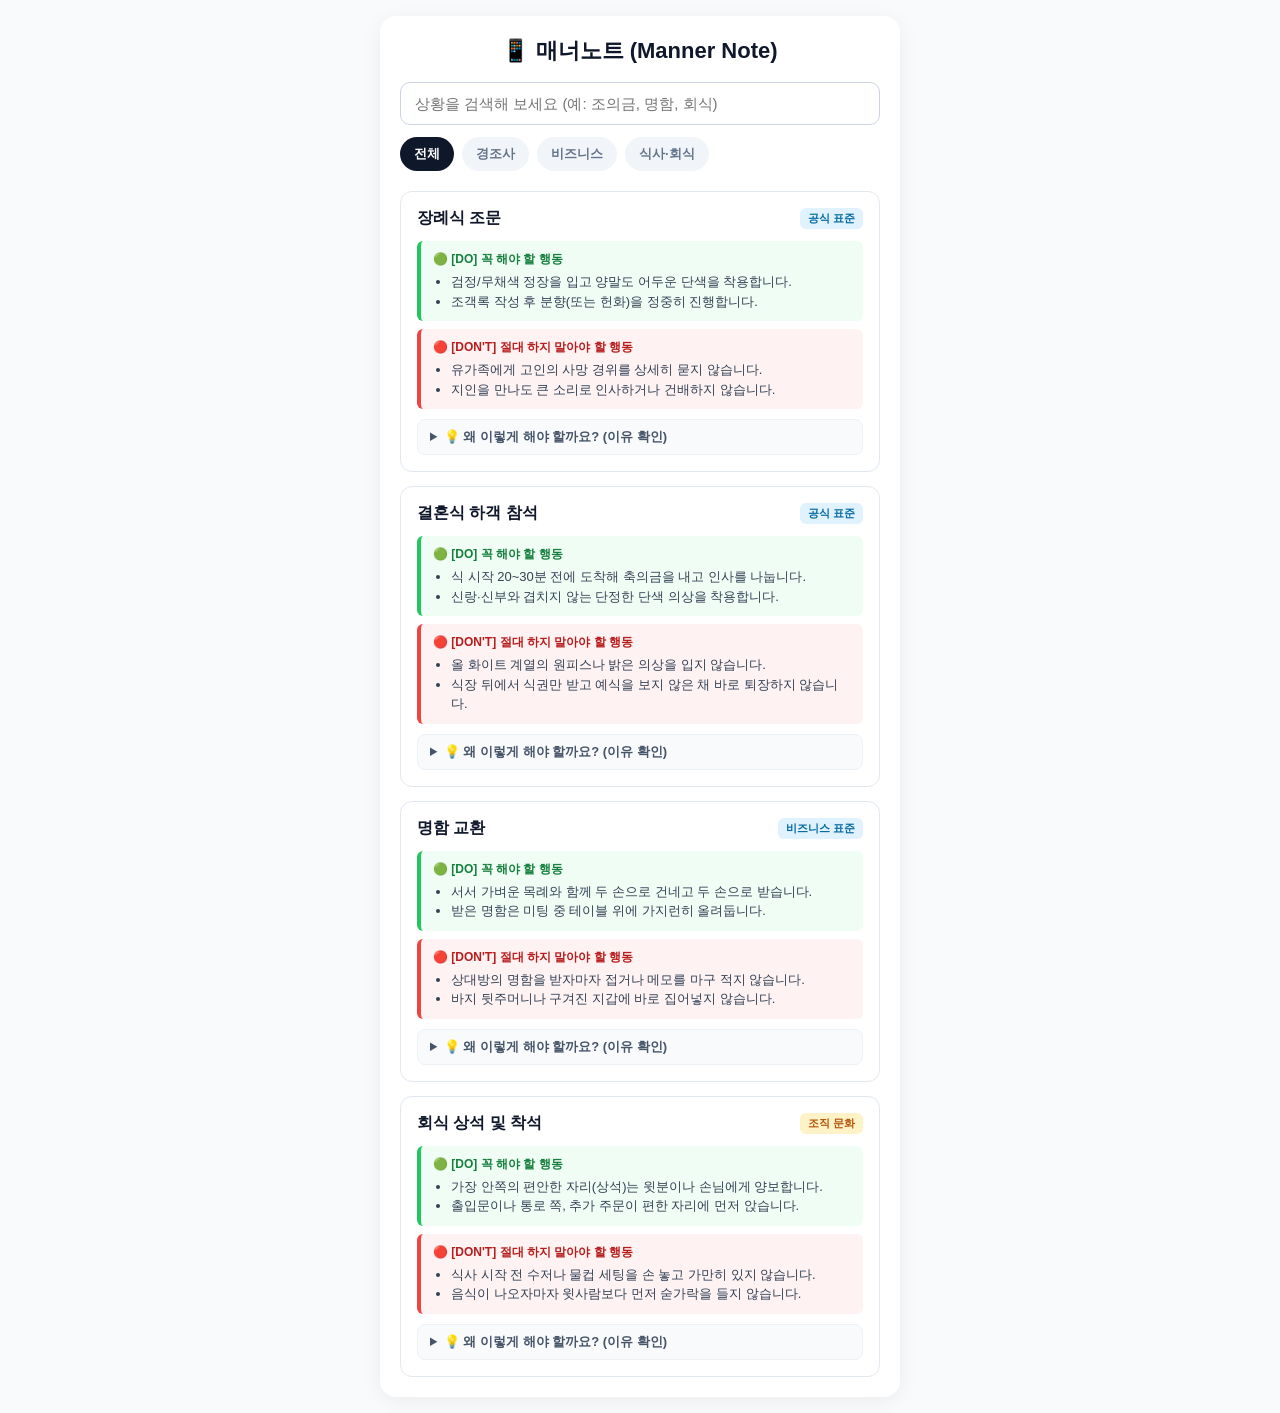
==== index.html @ 11d37d0e "Rename manner.html to index.html" ====
<!DOCTYPE html>
<html lang="ko">
<head>
  <meta charset="UTF-8">
  <meta name="viewport" content="width=device-width, initial-scale=1.0">
  <meta name="apple-mobile-web-app-capable" content="yes">
  <meta name="mobile-web-app-capable" content="yes">
  <title>매너노트 - 상황별 예절 사전</title>
  <style>
    body { font-family: -apple-system, BlinkMacSystemFont, "Segoe UI", Roboto, sans-serif; background-color: #f8fafc; margin: 0; padding: 16px; color: #1e293b; }
    .container { max-width: 480px; margin: 0 auto; background: #ffffff; padding: 20px; border-radius: 16px; box-shadow: 0 4px 20px rgba(0,0,0,0.06); }
    h1 { font-size: 22px; margin: 0 0 16px 0; text-align: center; color: #0f172a; }
    
    /* 검색창 */
    .search-input { width: 100%; box-sizing: border-box; padding: 12px 14px; font-size: 15px; border: 1px solid #cbd5e1; border-radius: 10px; margin-bottom: 12px; outline: none; transition: 0.2s; }
    .search-input:focus { border-color: #3b82f6; box-shadow: 0 0 0 3px rgba(59,130,246,0.15); }

    /* 카테고리 탭 */
    .tab-group { display: flex; gap: 8px; margin-bottom: 16px; overflow-x: auto; padding-bottom: 4px; }
    .tab-btn { background: #f1f5f9; border: none; padding: 8px 14px; font-size: 13px; font-weight: 600; border-radius: 20px; cursor: pointer; color: #64748b; white-space: nowrap; }
    .tab-btn.active { background: #0f172a; color: #ffffff; }

    /* 카드 스타일 */
    .card-list { display: flex; flex-direction: column; gap: 14px; }
    .card { border: 1px solid #e2e8f0; border-radius: 12px; padding: 16px; background: #fff; }
    .card-header { display: flex; justify-content: space-between; align-items: center; margin-bottom: 12px; }
    .card-title { font-size: 16px; font-weight: 700; color: #0f172a; }
    .tag { font-size: 11px; padding: 3px 8px; border-radius: 6px; font-weight: 600; background: #e0f2fe; color: #0369a1; }
    .tag-custom { background: #fef3c7; color: #b45309; }

    /* DO & DONT 박스 */
    .box-do { background-color: #f0fdf4; border-left: 4px solid #22c55e; padding: 10px 12px; border-radius: 6px; margin-bottom: 8px; }
    .box-dont { background-color: #fef2f2; border-left: 4px solid #ef4444; padding: 10px 12px; border-radius: 6px; margin-bottom: 8px; }
    .box-title { font-size: 12px; font-weight: 700; margin-bottom: 4px; }
    .box-do .box-title { color: #15803d; }
    .box-dont .box-title { color: #b91c1c; }
    ul { margin: 0; padding-left: 18px; font-size: 13px; line-height: 1.5; color: #334155; }

    /* 아코디언 */
    details { margin-top: 10px; background: #f8fafc; border-radius: 8px; padding: 8px 12px; font-size: 13px; border: 1px solid #edf2f7; }
    summary { font-weight: 600; cursor: pointer; color: #475569; outline: none; }
    .why-desc { margin-top: 8px; color: #64748b; line-height: 1.45; }
    .no-result { display: none; text-align: center; padding: 30px; color: #94a3b8; font-size: 14px; }
  </style>
</head>
<body>
  <div class="container">
    <h1>📱 매너노트 (Manner Note)</h1>

    <!-- 1. 실시간 검색창 -->
    <input type="text" id="searchInput" class="search-input" placeholder="상황을 검색해 보세요 (예: 조의금, 명함, 회식)">

    <!-- 2. 카테고리 탭 버튼 -->
    <div class="tab-group" id="tabGroup">
      <button class="tab-btn active" data-category="ALL">전체</button>
      <button class="tab-btn" data-category="경조사">경조사</button>
      <button class="tab-btn" data-category="비즈니스">비즈니스</button>
      <button class="tab-btn" data-category="식사·회식">식사·회식</button>
    </div>

    <!-- 3. 카드가 동적으로 그려질 영역 -->
    <div class="card-list" id="cardList"></div>
    <div id="noResult" class="no-result">일치하는 예절 정보가 없습니다.</div>
  </div>

  <script>
    // [데이터 영역]: 나중에 AI에게 시켜서 이 배열에 데이터만 계속 추가하면 됩니다!
    const mannerData = [
      {
        category: "경조사",
        title: "장례식 조문",
        tag: "공식 표준",
        isCustom: false,
        doList: ["검정/무채색 정장을 입고 양말도 어두운 단색을 착용합니다.", "조객록 작성 후 분향(또는 헌화)을 정중히 진행합니다."],
        dontList: ["유가족에게 고인의 사망 경위를 상세히 묻지 않습니다.", "지인을 만나도 큰 소리로 인사하거나 건배하지 않습니다."],
        why: "슬픔에 잠긴 유가족에게 불필요한 감정 소모를 주지 않고 조용한 추모의 분위기를 지키는 것이 최우선 배려이기 때문입니다."
      },
      {
        category: "경조사",
        title: "결혼식 하객 참석",
        tag: "공식 표준",
        isCustom: false,
        doList: ["식 시작 20~30분 전에 도착해 축의금을 내고 인사를 나눕니다.", "신랑·신부와 겹치지 않는 단정한 단색 의상을 착용합니다."],
        dontList: ["올 화이트 계열의 원피스나 밝은 의상을 입지 않습니다.", "식장 뒤에서 식권만 받고 예식을 보지 않은 채 바로 퇴장하지 않습니다."],
        why: "주인공인 신부의 드레스가 가장 돋보이도록 배려하고, 두 사람의 새 출발을 진심으로 축하하기 위함입니다."
      },
      {
        category: "비즈니스",
        title: "명함 교환",
        tag: "비즈니스 표준",
        isCustom: false,
        doList: ["서서 가벼운 목례와 함께 두 손으로 건네고 두 손으로 받습니다.", "받은 명함은 미팅 중 테이블 위에 가지런히 올려둡니다."],
        dontList: ["상대방의 명함을 받자마자 접거나 메모를 마구 적지 않습니다.", "바지 뒷주머니나 구겨진 지갑에 바로 집어넣지 않습니다."],
        why: "상대방의 이름과 직책이 담긴 명함은 상대방의 얼굴과 같으므로 소중히 다루는 태도를 보여주기 위함입니다."
      },
      {
        category: "식사·회식",
        title: "회식 상석 및 착석",
        tag: "조직 문화",
        isCustom: true,
        doList: ["가장 안쪽의 편안한 자리(상석)는 윗분이나 손님에게 양보합니다.", "출입문이나 통로 쪽, 추가 주문이 편한 자리에 먼저 앉습니다."],
        dontList: ["식사 시작 전 수저나 물컵 세팅을 손 놓고 가만히 있지 않습니다.", "음식이 나오자마자 윗사람보다 먼저 숟가락을 들지 않습니다."],
        why: "식사 공간의 동선을 원활하게 하고 식사를 주관하거나 모신 분에 대한 예우를 표하기 위함입니다."
      }
    ];

    let currentCategory = "ALL";
    const cardList = document.getElementById("cardList");
    const searchInput = document.getElementById("searchInput");
    const noResult = document.getElementById("noResult");
    const tabButtons = document.querySelectorAll(".tab-btn");

    // 화면에 카드를 자동으로 그려주는 함수 (동적 렌더링)
    function renderCards() {
      const keyword = searchInput.value.toLowerCase().trim();
      cardList.innerHTML = "";
      let count = 0;

      mannerData.forEach(item => {
        const matchCategory = (currentCategory === "ALL" || item.category === currentCategory);
        const matchSearch = item.title.toLowerCase().includes(keyword) || 
                            item.doList.some(d => d.toLowerCase().includes(keyword)) ||
                            item.dontList.some(d => d.toLowerCase().includes(keyword));

        if (matchCategory && matchSearch) {
          count++;
          const cardEl = document.createElement("div");
          cardEl.className = "card";
          cardEl.innerHTML = `
            <div class="card-header">
              <span class="card-title">${item.title}</span>
              <span class="tag ${item.isCustom ? 'tag-custom' : ''}">${item.tag}</span>
            </div>
            <div class="box-do">
              <div class="box-title">🟢 [DO] 꼭 해야 할 행동</div>
              <ul>${item.doList.map(t => `<li>${t}</li>`).join('')}</ul>
            </div>
            <div class="box-dont">
              <div class="box-title">🔴 [DON'T] 절대 하지 말아야 할 행동</div>
              <ul>${item.dontList.map(t => `<li>${t}</li>`).join('')}</ul>
            </div>
            <details>
              <summary>💡 왜 이렇게 해야 할까요? (이유 확인)</summary>
              <div class="why-desc">${item.why}</div>
            </details>
          `;
          cardList.appendChild(cardEl);
        }
      });

      noResult.style.display = count === 0 ? "block" : "none";
    }

    // 탭 클릭 이벤트
    tabButtons.forEach(btn => {
      btn.addEventListener("click", () => {
        tabButtons.forEach(b => b.classList.remove("active"));
        btn.classList.add("active");
        currentCategory = btn.getAttribute("data-category");
        renderCards();
      });
    });

    // 검색 입력 이벤트
    searchInput.addEventListener("input", renderCards);

    // 초기 실행
    renderCards();
  </script>
</body>
</html>
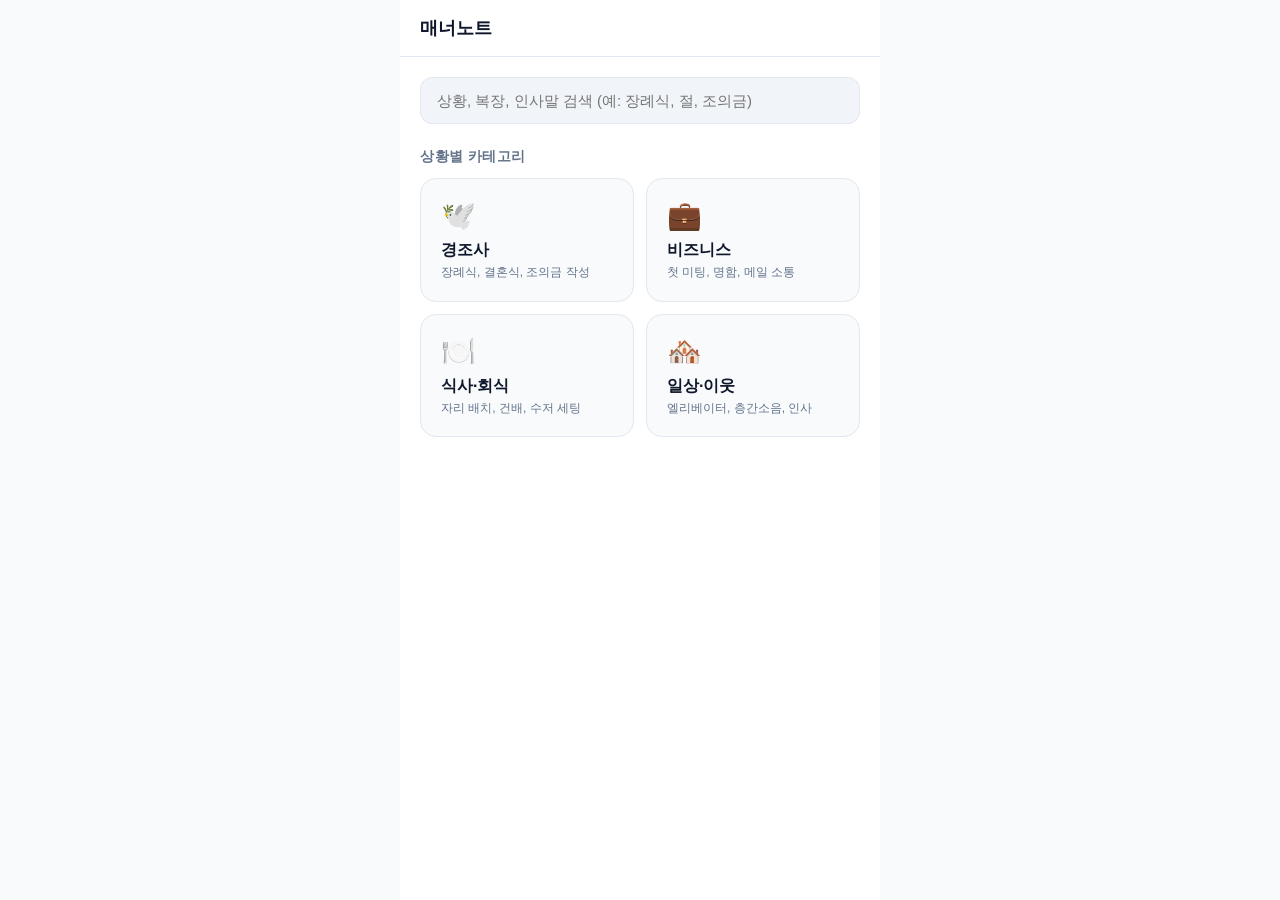
==== commit 0743a49a: "Update index.html 두번째 업데이트" ====
--- a/index.html
+++ b/index.html
@@ -4,168 +4,246 @@
   <meta charset="UTF-8">
   <meta name="viewport" content="width=device-width, initial-scale=1.0">
   <meta name="apple-mobile-web-app-capable" content="yes">
-  <meta name="mobile-web-app-capable" content="yes">
   <title>매너노트 - 상황별 예절 사전</title>
   <style>
-    body { font-family: -apple-system, BlinkMacSystemFont, "Segoe UI", Roboto, sans-serif; background-color: #f8fafc; margin: 0; padding: 16px; color: #1e293b; }
-    .container { max-width: 480px; margin: 0 auto; background: #ffffff; padding: 20px; border-radius: 16px; box-shadow: 0 4px 20px rgba(0,0,0,0.06); }
-    h1 { font-size: 22px; margin: 0 0 16px 0; text-align: center; color: #0f172a; }
-    
+    :root {
+      --bg: #f8fafc;
+      --card-bg: #ffffff;
+      --text-main: #0f172a;
+      --text-sub: #64748b;
+      --primary: #2563eb;
+      --primary-light: #eff6ff;
+      --border: #e2e8f0;
+    }
+    * { box-sizing: border-box; -webkit-tap-highlight-color: transparent; }
+    body { font-family: -apple-system, BlinkMacSystemFont, "Pretendard", "Segoe UI", Roboto, sans-serif; background-color: var(--bg); margin: 0; padding: 0; color: var(--text-main); }
+    .app-container { max-width: 480px; margin: 0 auto; min-height: 100vh; background: var(--card-bg); display: flex; flex-direction: column; }
+
+    /* 헤더 */
+    .header { padding: 16px 20px; display: flex; align-items: center; justify-content: space-between; border-bottom: 1px solid var(--border); position: sticky; top: 0; background: rgba(255,255,255,0.9); backdrop-filter: blur(8px); z-index: 10; }
+    .header-title { font-size: 18px; font-weight: 700; margin: 0; }
+    .back-btn { background: none; border: none; font-size: 15px; font-weight: 600; color: var(--primary); cursor: pointer; display: none; padding: 4px 8px 4px 0; }
+
+    /* 메인 컨텐츠 영역 */
+    .content { padding: 20px; flex: 1; }
+
     /* 검색창 */
-    .search-input { width: 100%; box-sizing: border-box; padding: 12px 14px; font-size: 15px; border: 1px solid #cbd5e1; border-radius: 10px; margin-bottom: 12px; outline: none; transition: 0.2s; }
-    .search-input:focus { border-color: #3b82f6; box-shadow: 0 0 0 3px rgba(59,130,246,0.15); }
-
-    /* 카테고리 탭 */
-    .tab-group { display: flex; gap: 8px; margin-bottom: 16px; overflow-x: auto; padding-bottom: 4px; }
-    .tab-btn { background: #f1f5f9; border: none; padding: 8px 14px; font-size: 13px; font-weight: 600; border-radius: 20px; cursor: pointer; color: #64748b; white-space: nowrap; }
-    .tab-btn.active { background: #0f172a; color: #ffffff; }
-
-    /* 카드 스타일 */
-    .card-list { display: flex; flex-direction: column; gap: 14px; }
-    .card { border: 1px solid #e2e8f0; border-radius: 12px; padding: 16px; background: #fff; }
-    .card-header { display: flex; justify-content: space-between; align-items: center; margin-bottom: 12px; }
-    .card-title { font-size: 16px; font-weight: 700; color: #0f172a; }
-    .tag { font-size: 11px; padding: 3px 8px; border-radius: 6px; font-weight: 600; background: #e0f2fe; color: #0369a1; }
-    .tag-custom { background: #fef3c7; color: #b45309; }
-
-    /* DO & DONT 박스 */
-    .box-do { background-color: #f0fdf4; border-left: 4px solid #22c55e; padding: 10px 12px; border-radius: 6px; margin-bottom: 8px; }
-    .box-dont { background-color: #fef2f2; border-left: 4px solid #ef4444; padding: 10px 12px; border-radius: 6px; margin-bottom: 8px; }
-    .box-title { font-size: 12px; font-weight: 700; margin-bottom: 4px; }
-    .box-do .box-title { color: #15803d; }
-    .box-dont .box-title { color: #b91c1c; }
-    ul { margin: 0; padding-left: 18px; font-size: 13px; line-height: 1.5; color: #334155; }
-
-    /* 아코디언 */
-    details { margin-top: 10px; background: #f8fafc; border-radius: 8px; padding: 8px 12px; font-size: 13px; border: 1px solid #edf2f7; }
-    summary { font-weight: 600; cursor: pointer; color: #475569; outline: none; }
-    .why-desc { margin-top: 8px; color: #64748b; line-height: 1.45; }
-    .no-result { display: none; text-align: center; padding: 30px; color: #94a3b8; font-size: 14px; }
+    .search-box { margin-bottom: 24px; position: relative; }
+    .search-input { width: 100%; padding: 14px 16px; font-size: 15px; border: 1.5px solid var(--border); border-radius: 12px; background: #f1f5f9; outline: none; transition: 0.2s; }
+    .search-input:focus { border-color: var(--primary); background: #ffffff; box-shadow: 0 0 0 3px rgba(37,99,235,0.1); }
+
+    /* [화면 1: 홈 화면] 카테고리 그리드 */
+    .home-section-title { font-size: 14px; font-weight: 600; color: var(--text-sub); margin-bottom: 12px; text-transform: uppercase; letter-spacing: 0.5px; }
+    .category-grid { display: grid; grid-template-columns: repeat(2, 1fr); gap: 12px; }
+    .category-card { background: var(--bg); border: 1px solid var(--border); border-radius: 16px; padding: 20px; cursor: pointer; transition: transform 0.1s, border-color 0.2s; text-align: left; }
+    .category-card:active { transform: scale(0.97); }
+    .category-icon { font-size: 28px; margin-bottom: 8px; display: block; }
+    .category-name { font-size: 16px; font-weight: 700; color: var(--text-main); margin-bottom: 4px; }
+    .category-desc { font-size: 12px; color: var(--text-sub); line-height: 1.3; }
+
+    /* [화면 2: 상세 화면] 세부 상황 목록 */
+    .detail-view { display: none; }
+    .sub-situation-chips { display: flex; gap: 8px; overflow-x: auto; padding-bottom: 12px; margin-bottom: 16px; scrollbar-width: none; }
+    .chip { padding: 8px 14px; font-size: 13px; font-weight: 600; border-radius: 20px; background: #f1f5f9; border: none; color: var(--text-sub); cursor: pointer; white-space: nowrap; }
+    .chip.active { background: var(--text-main); color: #ffffff; }
+
+    /* 세부 3단계 카드 (옷, 행동, 인사말) */
+    .step-card { background: #ffffff; border: 1px solid var(--border); border-radius: 14px; padding: 16px; margin-bottom: 12px; box-shadow: 0 2px 8px rgba(0,0,0,0.02); }
+    .step-header { display: flex; align-items: center; gap: 8px; margin-bottom: 10px; }
+    .step-badge { font-size: 11px; font-weight: 700; padding: 4px 8px; border-radius: 6px; }
+    .badge-cloth { background: #ede9fe; color: #6d28d9; }
+    .badge-action { background: #e0f2fe; color: #0369a1; }
+    .badge-speech { background: #fef3c7; color: #b45309; }
+    .step-title { font-size: 15px; font-weight: 700; color: var(--text-main); }
+    .step-core { font-size: 14px; line-height: 1.5; color: #334155; margin-bottom: 8px; font-weight: 500; }
+
+    /* 아코디언 (이유 확인) */
+    details { background: #f8fafc; border-radius: 8px; padding: 8px 12px; font-size: 12px; }
+    summary { font-weight: 600; cursor: pointer; color: var(--text-sub); outline: none; }
+    .why-text { margin-top: 6px; color: #64748b; line-height: 1.4; }
   </style>
 </head>
 <body>
-  <div class="container">
-    <h1>📱 매너노트 (Manner Note)</h1>
-
-    <!-- 1. 실시간 검색창 -->
-    <input type="text" id="searchInput" class="search-input" placeholder="상황을 검색해 보세요 (예: 조의금, 명함, 회식)">
-
-    <!-- 2. 카테고리 탭 버튼 -->
-    <div class="tab-group" id="tabGroup">
-      <button class="tab-btn active" data-category="ALL">전체</button>
-      <button class="tab-btn" data-category="경조사">경조사</button>
-      <button class="tab-btn" data-category="비즈니스">비즈니스</button>
-      <button class="tab-btn" data-category="식사·회식">식사·회식</button>
+  <div class="app-container">
+    <!-- 상단 네비게이션 헤더 -->
+    <div class="header">
+      <button class="back-btn" id="backBtn" onclick="goToHome()">← 뒤로가기</button>
+      <h1 class="header-title" id="headerTitle">매너노트</h1>
+      <div style="width: 24px;"></div>
     </div>
 
-    <!-- 3. 카드가 동적으로 그려질 영역 -->
-    <div class="card-list" id="cardList"></div>
-    <div id="noResult" class="no-result">일치하는 예절 정보가 없습니다.</div>
+    <div class="content">
+      <!-- 검색창 (상시 노출) -->
+      <div class="search-box">
+        <input type="text" id="searchInput" class="search-input" placeholder="상황, 복장, 인사말 검색 (예: 장례식, 절, 조의금)">
+      </div>
+
+      <!-- [화면 1] 홈 화면: 카테고리 카드 메뉴 -->
+      <div id="homeView">
+        <div class="home-section-title">상황별 카테고리</div>
+        <div class="category-grid">
+          <div class="category-card" onclick="openCategory('경조사')">
+            <span class="category-icon">🕊️</span>
+            <div class="category-name">경조사</div>
+            <div class="category-desc">장례식, 결혼식, 조의금 작성</div>
+          </div>
+          <div class="category-card" onclick="openCategory('비즈니스')">
+            <span class="category-icon">💼</span>
+            <div class="category-name">비즈니스</div>
+            <div class="category-desc">첫 미팅, 명함, 메일 소통</div>
+          </div>
+          <div class="category-card" onclick="openCategory('식사·회식')">
+            <span class="category-icon">🍽️</span>
+            <div class="category-name">식사·회식</div>
+            <div class="category-desc">자리 배치, 건배, 수저 세팅</div>
+          </div>
+          <div class="category-card" onclick="openCategory('일상·이웃')">
+            <span class="category-icon">🏘️</span>
+            <div class="category-name">일상·이웃</div>
+            <div class="category-desc">엘리베이터, 층간소음, 인사</div>
+          </div>
+        </div>
+      </div>
+
+      <!-- [화면 2] 상세 화면: 세부 드릴다운 목록 -->
+      <div id="detailView" class="detail-view">
+        <!-- 하위 탭 (예: 장례식 / 결혼식) -->
+        <div class="sub-situation-chips" id="subSituationChips"></div>
+        <!-- 옷 / 행동 / 인사말 카드 영역 -->
+        <div id="stepCardsContainer"></div>
+      </div>
+    </div>
   </div>
 
   <script>
-    // [데이터 영역]: 나중에 AI에게 시켜서 이 배열에 데이터만 계속 추가하면 됩니다!
-    const mannerData = [
-      {
-        category: "경조사",
-        title: "장례식 조문",
-        tag: "공식 표준",
-        isCustom: false,
-        doList: ["검정/무채색 정장을 입고 양말도 어두운 단색을 착용합니다.", "조객록 작성 후 분향(또는 헌화)을 정중히 진행합니다."],
-        dontList: ["유가족에게 고인의 사망 경위를 상세히 묻지 않습니다.", "지인을 만나도 큰 소리로 인사하거나 건배하지 않습니다."],
-        why: "슬픔에 잠긴 유가족에게 불필요한 감정 소모를 주지 않고 조용한 추모의 분위기를 지키는 것이 최우선 배려이기 때문입니다."
-      },
-      {
-        category: "경조사",
-        title: "결혼식 하객 참석",
-        tag: "공식 표준",
-        isCustom: false,
-        doList: ["식 시작 20~30분 전에 도착해 축의금을 내고 인사를 나눕니다.", "신랑·신부와 겹치지 않는 단정한 단색 의상을 착용합니다."],
-        dontList: ["올 화이트 계열의 원피스나 밝은 의상을 입지 않습니다.", "식장 뒤에서 식권만 받고 예식을 보지 않은 채 바로 퇴장하지 않습니다."],
-        why: "주인공인 신부의 드레스가 가장 돋보이도록 배려하고, 두 사람의 새 출발을 진심으로 축하하기 위함입니다."
-      },
-      {
-        category: "비즈니스",
-        title: "명함 교환",
-        tag: "비즈니스 표준",
-        isCustom: false,
-        doList: ["서서 가벼운 목례와 함께 두 손으로 건네고 두 손으로 받습니다.", "받은 명함은 미팅 중 테이블 위에 가지런히 올려둡니다."],
-        dontList: ["상대방의 명함을 받자마자 접거나 메모를 마구 적지 않습니다.", "바지 뒷주머니나 구겨진 지갑에 바로 집어넣지 않습니다."],
-        why: "상대방의 이름과 직책이 담긴 명함은 상대방의 얼굴과 같으므로 소중히 다루는 태도를 보여주기 위함입니다."
-      },
-      {
-        category: "식사·회식",
-        title: "회식 상석 및 착석",
-        tag: "조직 문화",
-        isCustom: true,
-        doList: ["가장 안쪽의 편안한 자리(상석)는 윗분이나 손님에게 양보합니다.", "출입문이나 통로 쪽, 추가 주문이 편한 자리에 먼저 앉습니다."],
-        dontList: ["식사 시작 전 수저나 물컵 세팅을 손 놓고 가만히 있지 않습니다.", "음식이 나오자마자 윗사람보다 먼저 숟가락을 들지 않습니다."],
-        why: "식사 공간의 동선을 원활하게 하고 식사를 주관하거나 모신 분에 대한 예우를 표하기 위함입니다."
+    // [세분화된 데이터베이스] 상황 - 옷 / 행동 / 인사말 구조
+    const mannerDB = {
+      "경조사": [
+        {
+          subTitle: "장례식 조문",
+          steps: [
+            { type: "cloth", badge: "옷 (복장)", title: "검정 무채색 정장 & 어두운 양말", core: "검정색 정장이 기본이며, 짙은 남색이나 어두운 회색도 가능합니다. 양말과 스타킹도 무조건 어두운 무지 단색을 착용합니다.", why: "화려한 색상을 절제하여 유가족의 슬픔에 예를 표하는 침묵의 애도입니다." },
+            { type: "action", badge: "행동 (절/순서)", title: "분향/헌화 후 큰절 2회와 반절 1회", core: "분향(향을 피울 땐 입으로 불지 않고 손바닥으로 끕니다) 후 고인에게 절 2번, 유가족과 맞절 1번을 합니다. 종교에 따라 묵념도 가능합니다.", why: "고인의 영면을 비는 전통적인 배례법입니다." },
+            { type: "speech", badge: "인사말", title: "삼가 고인의 명복을 빕니다", core: "유가족에게 '삼가 고인의 명복을 빕니다' 또는 '얼마나 상심이 크십니까'라고 짧게 건네며, 고인의 사망 원인을 구체적으로 캐묻지 않습니다.", why: "지나친 말은 유가족에게 더 큰 상처가 되므로 말수를 아끼는 것이 최선의 위로입니다." }
+          ]
+        },
+        {
+          subTitle: "결혼식 참석",
+          steps: [
+            { type: "cloth", badge: "옷 (복장)", title: "단정한 수트나 세미 정장 (화이트 제외)", core: "신부의 웨딩드레스와 겹치는 올 화이트/아이보리 계열 원피스는 절대 금기입니다. 단정한 네이비, 베이지 톤을 추천합니다.", why: "일생에 한 번뿐인 주인공(신부)이 가장 돋보여야 하기 때문입니다." },
+            { type: "action", badge: "행동 (시간/식사)", title: "식 시작 20~30분 전 도착 & 인사", core: "축의금 접수처에 축의금을 전달하고 신랑·신부와 눈인사를 나눕니다. 식장 뒤에서 밥표만 챙겨 바로 식당으로 가지 않습니다.", why: "새 출발을 지켜보고 진심으로 축하해 주기 위한 자리입니다." },
+            { type: "speech", badge: "인사말", title: "결혼을 진심으로 축하드립니다", core: "신랑·신부 및 혼주에게 '결혼 축하드립니다. 두 분 정말 잘 어울리십니다'라고 덕담을 건넵니다.", why: "밝고 긍정적인 에너지로 앞날을 축복하는 자리이기 때문입니다." }
+          ]
+        }
+      ],
+      "비즈니스": [
+        {
+          subTitle: "명함 교환",
+          steps: [
+            { type: "action", badge: "행동 (교환)", title: "일어서서 두 손으로 교환", core: "반드시 일어선 상태에서 목례와 함께 두 손으로 건네고 두 손으로 받습니다. 아랫사람이 먼저 건네는 것이 기본입니다.", why: "상대방의 직책과 이름을 소중히 여긴다는 존중의 표현입니다." },
+            { type: "speech", badge: "인사말", title: "소속과 이름을 명확하게 발음", core: "'OO기업 OO팀 OOO 대리입니다. 반갑습니다.'라고 말하며 건넵니다.", why: "상대방이 내 소속을 단번에 인지할 수 있도록 돕기 위함입니다." },
+            { type: "cloth", badge: "태도 (보관)", title: "테이블 우측 상단에 가지런히 정돈", core: "받은 명함은 미팅 중 테이블에 올려두어 상대방의 직함을 확인하며 대화합니다. 바지 뒷주머니에 바로 넣지 않습니다.", why: "명함은 상대방의 얼굴과 같으므로 회의가 끝날 때까지 정중히 다룹니다." }
+          ]
+        }
+      ],
+      "식사·회식": [
+        {
+          subTitle: "회식 및 자리배치",
+          steps: [
+            { type: "action", badge: "행동 (자리)", title: "상석은 안쪽, 말석은 출입구 쪽", core: "가장 안쪽의 편안한 벽 쪽 자리는 상사나 손님에게 양보하고, 주문과 동선이 편한 문 쪽 자리에 앉습니다.", why: "모임을 주관하거나 모신 분에 대한 배려이자 원활한 식사 진행을 위함입니다." },
+            { type: "speech", badge: "인사말 (건배)", title: "건배 제의 시 잔은 상대방보다 살짝 낮게", core: "윗사람과 잔을 부딪칠 때는 내 잔의 테두리를 상대방 잔보다 살짝 아래로 맞춥니다.", why: "자신을 낮추고 상대방을 예우하는 한국 식문화의 오랜 관습입니다." }
+          ]
+        }
+      ]
+    };
+
+    let activeCategory = null;
+    let activeSubIndex = 0;
+
+    // 카테고리 진입
+    function openCategory(catName) {
+      activeCategory = catName;
+      activeSubIndex = 0;
+      document.getElementById("homeView").style.display = "none";
+      document.getElementById("detailView").style.display = "block";
+      document.getElementById("backBtn").style.display = "inline-block";
+      document.getElementById("headerTitle").innerText = catName;
+      renderDetail();
+    }
+
+    // 홈으로 돌아가기
+    function goToHome() {
+      activeCategory = null;
+      document.getElementById("homeView").style.display = "block";
+      document.getElementById("detailView").style.display = "none";
+      document.getElementById("backBtn").style.display = "none";
+      document.getElementById("headerTitle").innerText = "매너노트";
+      document.getElementById("searchInput").value = "";
+    }
+
+    // 상세 화면 렌더링
+    function renderDetail() {
+      const dataList = mannerDB[activeCategory] || [];
+      const chipsContainer = document.getElementById("subSituationChips");
+      const cardsContainer = document.getElementById("stepCardsContainer");
+
+      // 상단 하위 칩 생성 (장례식 / 결혼식 등)
+      chipsContainer.innerHTML = dataList.map((item, idx) => `
+        <button class="chip ${idx === activeSubIndex ? 'active' : ''}" onclick="selectSub(${idx})">
+          ${item.subTitle}
+        </button>
+      `).join('');
+
+      // 세부 카드 렌더링 (옷 / 행동 / 인사말)
+      const currentSituation = dataList[activeSubIndex];
+      if (!currentSituation) {
+        cardsContainer.innerHTML = "<div style='color:#94a3b8; text-align:center; padding:20px;'>준비 중인 카테고리입니다.</div>";
+        return;
       }
-    ];
-
-    let currentCategory = "ALL";
-    const cardList = document.getElementById("cardList");
-    const searchInput = document.getElementById("searchInput");
-    const noResult = document.getElementById("noResult");
-    const tabButtons = document.querySelectorAll(".tab-btn");
-
-    // 화면에 카드를 자동으로 그려주는 함수 (동적 렌더링)
-    function renderCards() {
-      const keyword = searchInput.value.toLowerCase().trim();
-      cardList.innerHTML = "";
-      let count = 0;
-
-      mannerData.forEach(item => {
-        const matchCategory = (currentCategory === "ALL" || item.category === currentCategory);
-        const matchSearch = item.title.toLowerCase().includes(keyword) || 
-                            item.doList.some(d => d.toLowerCase().includes(keyword)) ||
-                            item.dontList.some(d => d.toLowerCase().includes(keyword));
-
-        if (matchCategory && matchSearch) {
-          count++;
-          const cardEl = document.createElement("div");
-          cardEl.className = "card";
-          cardEl.innerHTML = `
-            <div class="card-header">
-              <span class="card-title">${item.title}</span>
-              <span class="tag ${item.isCustom ? 'tag-custom' : ''}">${item.tag}</span>
-            </div>
-            <div class="box-do">
-              <div class="box-title">🟢 [DO] 꼭 해야 할 행동</div>
-              <ul>${item.doList.map(t => `<li>${t}</li>`).join('')}</ul>
-            </div>
-            <div class="box-dont">
-              <div class="box-title">🔴 [DON'T] 절대 하지 말아야 할 행동</div>
-              <ul>${item.dontList.map(t => `<li>${t}</li>`).join('')}</ul>
-            </div>
-            <details>
-              <summary>💡 왜 이렇게 해야 할까요? (이유 확인)</summary>
-              <div class="why-desc">${item.why}</div>
-            </details>
-          `;
-          cardList.appendChild(cardEl);
-        }
-      });
-
-      noResult.style.display = count === 0 ? "block" : "none";
-    }
-
-    // 탭 클릭 이벤트
-    tabButtons.forEach(btn => {
-      btn.addEventListener("click", () => {
-        tabButtons.forEach(b => b.classList.remove("active"));
-        btn.classList.add("active");
-        currentCategory = btn.getAttribute("data-category");
-        renderCards();
-      });
+
+      cardsContainer.innerHTML = currentSituation.steps.map(step => `
+        <div class="step-card">
+          <div class="step-header">
+            <span class="step-badge badge-${step.type}">${step.badge}</span>
+            <span class="step-title">${step.title}</span>
+          </div>
+          <div class="step-core">${step.core}</div>
+          <details>
+            <summary>💡 왜 이렇게 해야 할까요?</summary>
+            <div class="why-text">${step.why}</div>
+          </details>
+        </div>
+      `).join('');
+    }
+
+    function selectSub(idx) {
+      activeSubIndex = idx;
+      renderDetail();
+    }
+
+    // 검색 입력 시 자동 라우팅
+    document.getElementById("searchInput").addEventListener("input", function() {
+      const kw = this.value.trim().toLowerCase();
+      if (!kw) return;
+
+      // 검색어가 있으면 매칭되는 첫 번째 카테고리로 즉시 전환
+      for (const [cat, situations] of Object.entries(mannerDB)) {
+        for (let i = 0; i < situations.length; i++) {
+          const match = situations[i].subTitle.toLowerCase().includes(kw) ||
+            situations[i].steps.some(s => s.title.toLowerCase().includes(kw) || s.core.toLowerCase().includes(kw));
+          if (match) {
+            activeCategory = cat;
+            activeSubIndex = i;
+            document.getElementById("homeView").style.display = "none";
+            document.getElementById("detailView").style.display = "block";
+            document.getElementById("backBtn").style.display = "inline-block";
+            document.getElementById("headerTitle").innerText = cat;
+            renderDetail();
+            return;
+          }
+        }
+      }
     });
-
-    // 검색 입력 이벤트
-    searchInput.addEventListener("input", renderCards);
-
-    // 초기 실행
-    renderCards();
   </script>
 </body>
 </html>
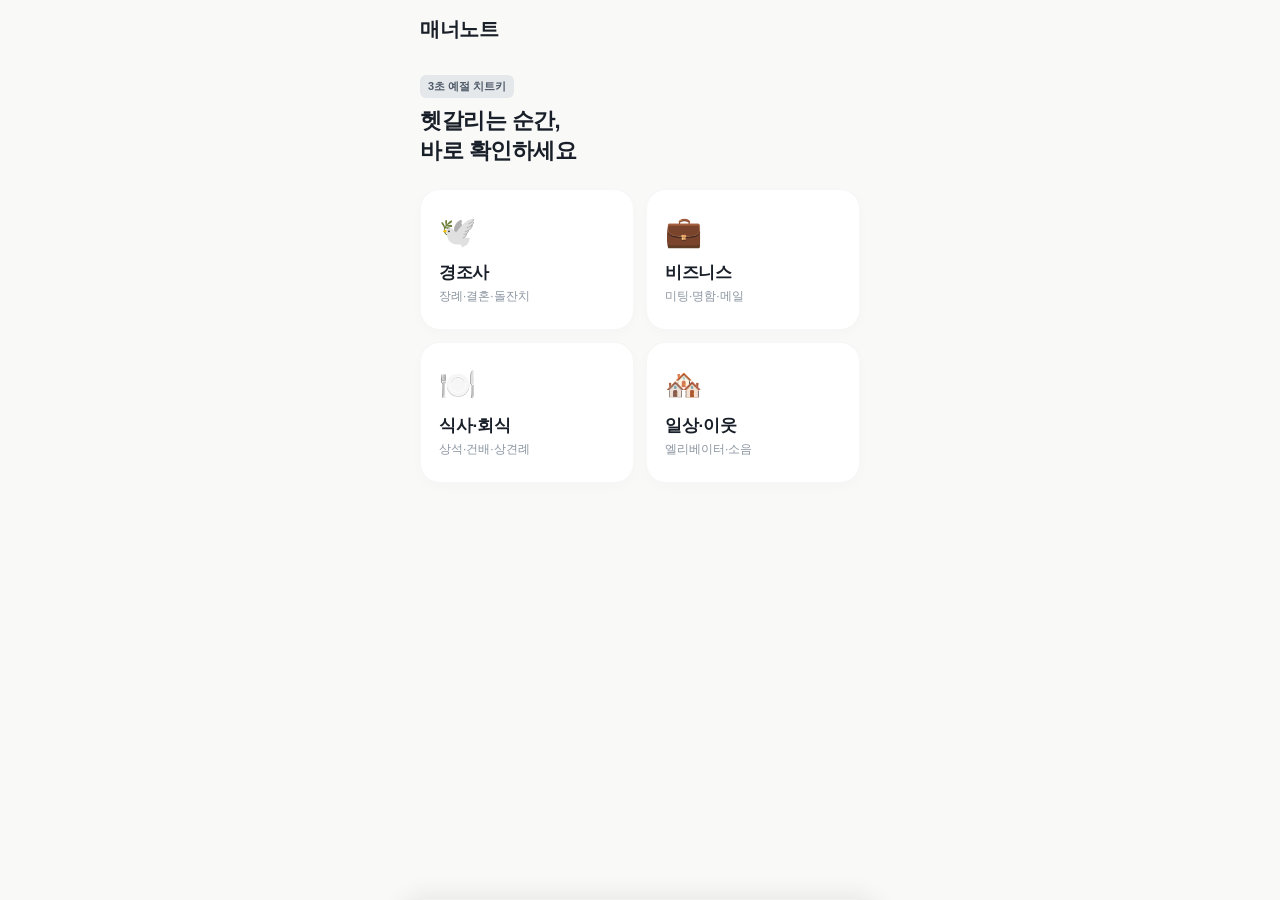
==== commit 92b0508b: "Update index.html" ====
--- a/index.html
+++ b/index.html
@@ -2,248 +2,88 @@
 <html lang="ko">
 <head>
   <meta charset="UTF-8">
-  <meta name="viewport" content="width=device-width, initial-scale=1.0">
+  <meta name="viewport" content="width=device-width, initial-scale=1.0, maximum-scale=1.0, user-scalable=no">
   <meta name="apple-mobile-web-app-capable" content="yes">
-  <title>매너노트 - 상황별 예절 사전</title>
-  <style>
-    :root {
-      --bg: #f8fafc;
-      --card-bg: #ffffff;
-      --text-main: #0f172a;
-      --text-sub: #64748b;
-      --primary: #2563eb;
-      --primary-light: #eff6ff;
-      --border: #e2e8f0;
-    }
-    * { box-sizing: border-box; -webkit-tap-highlight-color: transparent; }
-    body { font-family: -apple-system, BlinkMacSystemFont, "Pretendard", "Segoe UI", Roboto, sans-serif; background-color: var(--bg); margin: 0; padding: 0; color: var(--text-main); }
-    .app-container { max-width: 480px; margin: 0 auto; min-height: 100vh; background: var(--card-bg); display: flex; flex-direction: column; }
-
-    /* 헤더 */
-    .header { padding: 16px 20px; display: flex; align-items: center; justify-content: space-between; border-bottom: 1px solid var(--border); position: sticky; top: 0; background: rgba(255,255,255,0.9); backdrop-filter: blur(8px); z-index: 10; }
-    .header-title { font-size: 18px; font-weight: 700; margin: 0; }
-    .back-btn { background: none; border: none; font-size: 15px; font-weight: 600; color: var(--primary); cursor: pointer; display: none; padding: 4px 8px 4px 0; }
-
-    /* 메인 컨텐츠 영역 */
-    .content { padding: 20px; flex: 1; }
-
-    /* 검색창 */
-    .search-box { margin-bottom: 24px; position: relative; }
-    .search-input { width: 100%; padding: 14px 16px; font-size: 15px; border: 1.5px solid var(--border); border-radius: 12px; background: #f1f5f9; outline: none; transition: 0.2s; }
-    .search-input:focus { border-color: var(--primary); background: #ffffff; box-shadow: 0 0 0 3px rgba(37,99,235,0.1); }
-
-    /* [화면 1: 홈 화면] 카테고리 그리드 */
-    .home-section-title { font-size: 14px; font-weight: 600; color: var(--text-sub); margin-bottom: 12px; text-transform: uppercase; letter-spacing: 0.5px; }
-    .category-grid { display: grid; grid-template-columns: repeat(2, 1fr); gap: 12px; }
-    .category-card { background: var(--bg); border: 1px solid var(--border); border-radius: 16px; padding: 20px; cursor: pointer; transition: transform 0.1s, border-color 0.2s; text-align: left; }
-    .category-card:active { transform: scale(0.97); }
-    .category-icon { font-size: 28px; margin-bottom: 8px; display: block; }
-    .category-name { font-size: 16px; font-weight: 700; color: var(--text-main); margin-bottom: 4px; }
-    .category-desc { font-size: 12px; color: var(--text-sub); line-height: 1.3; }
-
-    /* [화면 2: 상세 화면] 세부 상황 목록 */
-    .detail-view { display: none; }
-    .sub-situation-chips { display: flex; gap: 8px; overflow-x: auto; padding-bottom: 12px; margin-bottom: 16px; scrollbar-width: none; }
-    .chip { padding: 8px 14px; font-size: 13px; font-weight: 600; border-radius: 20px; background: #f1f5f9; border: none; color: var(--text-sub); cursor: pointer; white-space: nowrap; }
-    .chip.active { background: var(--text-main); color: #ffffff; }
-
-    /* 세부 3단계 카드 (옷, 행동, 인사말) */
-    .step-card { background: #ffffff; border: 1px solid var(--border); border-radius: 14px; padding: 16px; margin-bottom: 12px; box-shadow: 0 2px 8px rgba(0,0,0,0.02); }
-    .step-header { display: flex; align-items: center; gap: 8px; margin-bottom: 10px; }
-    .step-badge { font-size: 11px; font-weight: 700; padding: 4px 8px; border-radius: 6px; }
-    .badge-cloth { background: #ede9fe; color: #6d28d9; }
-    .badge-action { background: #e0f2fe; color: #0369a1; }
-    .badge-speech { background: #fef3c7; color: #b45309; }
-    .step-title { font-size: 15px; font-weight: 700; color: var(--text-main); }
-    .step-core { font-size: 14px; line-height: 1.5; color: #334155; margin-bottom: 8px; font-weight: 500; }
-
-    /* 아코디언 (이유 확인) */
-    details { background: #f8fafc; border-radius: 8px; padding: 8px 12px; font-size: 12px; }
-    summary { font-weight: 600; cursor: pointer; color: var(--text-sub); outline: none; }
-    .why-text { margin-top: 6px; color: #64748b; line-height: 1.4; }
-  </style>
+  <title>매너노트</title>
+  <link rel="stylesheet" href="style.css">
 </head>
 <body>
-  <div class="app-container">
-    <!-- 상단 네비게이션 헤더 -->
-    <div class="header">
-      <button class="back-btn" id="backBtn" onclick="goToHome()">← 뒤로가기</button>
-      <h1 class="header-title" id="headerTitle">매너노트</h1>
-      <div style="width: 24px;"></div>
-    </div>
+  <div class="app-wrapper">
+    <!-- 상단 네비게이션 -->
+    <header class="top-nav">
+      <button class="back-btn" id="backBtn" onclick="goHome()">← 뒤로</button>
+      <h1 class="brand-title" id="pageTitle">매너노트</h1>
+      <div style="width: 32px;"></div>
+    </header>
 
-    <div class="content">
-      <!-- 검색창 (상시 노출) -->
-      <div class="search-box">
-        <input type="text" id="searchInput" class="search-input" placeholder="상황, 복장, 인사말 검색 (예: 장례식, 절, 조의금)">
+    <!-- [1단계] 홈 화면: 초간결 미니멀 모드 -->
+    <main id="homeView">
+      <div class="home-banner">
+        <span class="banner-badge">3초 예절 치트키</span>
+        <h2 class="banner-headline">헷갈리는 순간,<br>바로 확인하세요</h2>
       </div>
 
-      <!-- [화면 1] 홈 화면: 카테고리 카드 메뉴 -->
-      <div id="homeView">
-        <div class="home-section-title">상황별 카테고리</div>
-        <div class="category-grid">
-          <div class="category-card" onclick="openCategory('경조사')">
-            <span class="category-icon">🕊️</span>
-            <div class="category-name">경조사</div>
-            <div class="category-desc">장례식, 결혼식, 조의금 작성</div>
+      <div class="category-container">
+        <div class="cat-tile" onclick="openCategory('경조사')">
+          <span class="cat-icon">🕊️</span>
+          <div>
+            <div class="cat-name">경조사</div>
+            <div class="cat-sub">장례·결혼·돌잔치</div>
           </div>
-          <div class="category-card" onclick="openCategory('비즈니스')">
-            <span class="category-icon">💼</span>
-            <div class="category-name">비즈니스</div>
-            <div class="category-desc">첫 미팅, 명함, 메일 소통</div>
+        </div>
+        <div class="cat-tile" onclick="openCategory('비즈니스')">
+          <span class="cat-icon">💼</span>
+          <div>
+            <div class="cat-name">비즈니스</div>
+            <div class="cat-sub">미팅·명함·메일</div>
           </div>
-          <div class="category-card" onclick="openCategory('식사·회식')">
-            <span class="category-icon">🍽️</span>
-            <div class="category-name">식사·회식</div>
-            <div class="category-desc">자리 배치, 건배, 수저 세팅</div>
+        </div>
+        <div class="cat-tile" onclick="openCategory('식사·회식')">
+          <span class="cat-icon">🍽️</span>
+          <div>
+            <div class="cat-name">식사·회식</div>
+            <div class="cat-sub">상석·건배·상견례</div>
           </div>
-          <div class="category-card" onclick="openCategory('일상·이웃')">
-            <span class="category-icon">🏘️</span>
-            <div class="category-name">일상·이웃</div>
-            <div class="category-desc">엘리베이터, 층간소음, 인사</div>
+        </div>
+        <div class="cat-tile" onclick="openCategory('일상·이웃')">
+          <span class="cat-icon">🏘️</span>
+          <div>
+            <div class="cat-name">일상·이웃</div>
+            <div class="cat-sub">엘리베이터·소음</div>
           </div>
         </div>
       </div>
+    </main>
 
-      <!-- [화면 2] 상세 화면: 세부 드릴다운 목록 -->
-      <div id="detailView" class="detail-view">
-        <!-- 하위 탭 (예: 장례식 / 결혼식) -->
-        <div class="sub-situation-chips" id="subSituationChips"></div>
-        <!-- 옷 / 행동 / 인사말 카드 영역 -->
-        <div id="stepCardsContainer"></div>
+    <!-- [2단계] 세부 카테고리 & 키워드 화면 -->
+    <section id="detailView" class="detail-view">
+      <!-- 상황 칩 가로 스크롤 -->
+      <div class="situation-scroll" id="situationChips"></div>
+
+      <!-- 세부 키워드 그리드 -->
+      <div class="keyword-section-title">핵심 예절 선택</div>
+      <div class="keyword-grid" id="keywordGrid"></div>
+    </section>
+
+    <!-- [3단계] 하단 팝업 (바텀시트) -->
+    <div class="sheet-overlay" id="sheetOverlay" onclick="closeSheet()"></div>
+    <div class="bottom-sheet" id="bottomSheet">
+      <div class="sheet-handle"></div>
+      <div class="sheet-badge" id="sheetBadge"></div>
+      <h3 class="sheet-title" id="sheetTitle"></h3>
+      
+      <div class="sheet-core-box" id="sheetCore"></div>
+      
+      <div class="sheet-why-box">
+        <div class="sheet-why-title">💡 왜 이렇게 해야 할까요?</div>
+        <div id="sheetWhy"></div>
       </div>
+
+      <button class="sheet-close-btn" onclick="closeSheet()">확인했습니다</button>
     </div>
   </div>
 
-  <script>
-    // [세분화된 데이터베이스] 상황 - 옷 / 행동 / 인사말 구조
-    const mannerDB = {
-      "경조사": [
-        {
-          subTitle: "장례식 조문",
-          steps: [
-            { type: "cloth", badge: "옷 (복장)", title: "검정 무채색 정장 & 어두운 양말", core: "검정색 정장이 기본이며, 짙은 남색이나 어두운 회색도 가능합니다. 양말과 스타킹도 무조건 어두운 무지 단색을 착용합니다.", why: "화려한 색상을 절제하여 유가족의 슬픔에 예를 표하는 침묵의 애도입니다." },
-            { type: "action", badge: "행동 (절/순서)", title: "분향/헌화 후 큰절 2회와 반절 1회", core: "분향(향을 피울 땐 입으로 불지 않고 손바닥으로 끕니다) 후 고인에게 절 2번, 유가족과 맞절 1번을 합니다. 종교에 따라 묵념도 가능합니다.", why: "고인의 영면을 비는 전통적인 배례법입니다." },
-            { type: "speech", badge: "인사말", title: "삼가 고인의 명복을 빕니다", core: "유가족에게 '삼가 고인의 명복을 빕니다' 또는 '얼마나 상심이 크십니까'라고 짧게 건네며, 고인의 사망 원인을 구체적으로 캐묻지 않습니다.", why: "지나친 말은 유가족에게 더 큰 상처가 되므로 말수를 아끼는 것이 최선의 위로입니다." }
-          ]
-        },
-        {
-          subTitle: "결혼식 참석",
-          steps: [
-            { type: "cloth", badge: "옷 (복장)", title: "단정한 수트나 세미 정장 (화이트 제외)", core: "신부의 웨딩드레스와 겹치는 올 화이트/아이보리 계열 원피스는 절대 금기입니다. 단정한 네이비, 베이지 톤을 추천합니다.", why: "일생에 한 번뿐인 주인공(신부)이 가장 돋보여야 하기 때문입니다." },
-            { type: "action", badge: "행동 (시간/식사)", title: "식 시작 20~30분 전 도착 & 인사", core: "축의금 접수처에 축의금을 전달하고 신랑·신부와 눈인사를 나눕니다. 식장 뒤에서 밥표만 챙겨 바로 식당으로 가지 않습니다.", why: "새 출발을 지켜보고 진심으로 축하해 주기 위한 자리입니다." },
-            { type: "speech", badge: "인사말", title: "결혼을 진심으로 축하드립니다", core: "신랑·신부 및 혼주에게 '결혼 축하드립니다. 두 분 정말 잘 어울리십니다'라고 덕담을 건넵니다.", why: "밝고 긍정적인 에너지로 앞날을 축복하는 자리이기 때문입니다." }
-          ]
-        }
-      ],
-      "비즈니스": [
-        {
-          subTitle: "명함 교환",
-          steps: [
-            { type: "action", badge: "행동 (교환)", title: "일어서서 두 손으로 교환", core: "반드시 일어선 상태에서 목례와 함께 두 손으로 건네고 두 손으로 받습니다. 아랫사람이 먼저 건네는 것이 기본입니다.", why: "상대방의 직책과 이름을 소중히 여긴다는 존중의 표현입니다." },
-            { type: "speech", badge: "인사말", title: "소속과 이름을 명확하게 발음", core: "'OO기업 OO팀 OOO 대리입니다. 반갑습니다.'라고 말하며 건넵니다.", why: "상대방이 내 소속을 단번에 인지할 수 있도록 돕기 위함입니다." },
-            { type: "cloth", badge: "태도 (보관)", title: "테이블 우측 상단에 가지런히 정돈", core: "받은 명함은 미팅 중 테이블에 올려두어 상대방의 직함을 확인하며 대화합니다. 바지 뒷주머니에 바로 넣지 않습니다.", why: "명함은 상대방의 얼굴과 같으므로 회의가 끝날 때까지 정중히 다룹니다." }
-          ]
-        }
-      ],
-      "식사·회식": [
-        {
-          subTitle: "회식 및 자리배치",
-          steps: [
-            { type: "action", badge: "행동 (자리)", title: "상석은 안쪽, 말석은 출입구 쪽", core: "가장 안쪽의 편안한 벽 쪽 자리는 상사나 손님에게 양보하고, 주문과 동선이 편한 문 쪽 자리에 앉습니다.", why: "모임을 주관하거나 모신 분에 대한 배려이자 원활한 식사 진행을 위함입니다." },
-            { type: "speech", badge: "인사말 (건배)", title: "건배 제의 시 잔은 상대방보다 살짝 낮게", core: "윗사람과 잔을 부딪칠 때는 내 잔의 테두리를 상대방 잔보다 살짝 아래로 맞춥니다.", why: "자신을 낮추고 상대방을 예우하는 한국 식문화의 오랜 관습입니다." }
-          ]
-        }
-      ]
-    };
-
-    let activeCategory = null;
-    let activeSubIndex = 0;
-
-    // 카테고리 진입
-    function openCategory(catName) {
-      activeCategory = catName;
-      activeSubIndex = 0;
-      document.getElementById("homeView").style.display = "none";
-      document.getElementById("detailView").style.display = "block";
-      document.getElementById("backBtn").style.display = "inline-block";
-      document.getElementById("headerTitle").innerText = catName;
-      renderDetail();
-    }
-
-    // 홈으로 돌아가기
-    function goToHome() {
-      activeCategory = null;
-      document.getElementById("homeView").style.display = "block";
-      document.getElementById("detailView").style.display = "none";
-      document.getElementById("backBtn").style.display = "none";
-      document.getElementById("headerTitle").innerText = "매너노트";
-      document.getElementById("searchInput").value = "";
-    }
-
-    // 상세 화면 렌더링
-    function renderDetail() {
-      const dataList = mannerDB[activeCategory] || [];
-      const chipsContainer = document.getElementById("subSituationChips");
-      const cardsContainer = document.getElementById("stepCardsContainer");
-
-      // 상단 하위 칩 생성 (장례식 / 결혼식 등)
-      chipsContainer.innerHTML = dataList.map((item, idx) => `
-        <button class="chip ${idx === activeSubIndex ? 'active' : ''}" onclick="selectSub(${idx})">
-          ${item.subTitle}
-        </button>
-      `).join('');
-
-      // 세부 카드 렌더링 (옷 / 행동 / 인사말)
-      const currentSituation = dataList[activeSubIndex];
-      if (!currentSituation) {
-        cardsContainer.innerHTML = "<div style='color:#94a3b8; text-align:center; padding:20px;'>준비 중인 카테고리입니다.</div>";
-        return;
-      }
-
-      cardsContainer.innerHTML = currentSituation.steps.map(step => `
-        <div class="step-card">
-          <div class="step-header">
-            <span class="step-badge badge-${step.type}">${step.badge}</span>
-            <span class="step-title">${step.title}</span>
-          </div>
-          <div class="step-core">${step.core}</div>
-          <details>
-            <summary>💡 왜 이렇게 해야 할까요?</summary>
-            <div class="why-text">${step.why}</div>
-          </details>
-        </div>
-      `).join('');
-    }
-
-    function selectSub(idx) {
-      activeSubIndex = idx;
-      renderDetail();
-    }
-
-    // 검색 입력 시 자동 라우팅
-    document.getElementById("searchInput").addEventListener("input", function() {
-      const kw = this.value.trim().toLowerCase();
-      if (!kw) return;
-
-      // 검색어가 있으면 매칭되는 첫 번째 카테고리로 즉시 전환
-      for (const [cat, situations] of Object.entries(mannerDB)) {
-        for (let i = 0; i < situations.length; i++) {
-          const match = situations[i].subTitle.toLowerCase().includes(kw) ||
-            situations[i].steps.some(s => s.title.toLowerCase().includes(kw) || s.core.toLowerCase().includes(kw));
-          if (match) {
-            activeCategory = cat;
-            activeSubIndex = i;
-            document.getElementById("homeView").style.display = "none";
-            document.getElementById("detailView").style.display = "block";
-            document.getElementById("backBtn").style.display = "inline-block";
-            document.getElementById("headerTitle").innerText = cat;
-            renderDetail();
-            return;
-          }
-        }
-      }
-    });
-  </script>
+  <script src="data.js"></script>
+  <script src="app.js"></script>
 </body>
 </html>
--- a/style.css
+++ b/style.css
@@ -0,0 +1,276 @@
+:root {
+  --bg: #f9f9f8;
+  --card-bg: #ffffff;
+  --text-main: #191f28;
+  --text-sub: #8b95a1;
+  --text-muted: #b0b8c1;
+  --border: #f2f4f6;
+  --chip-bg: #f2f4f6;
+  --accent: #3182f6;
+}
+
+* { box-sizing: border-box; -webkit-tap-highlight-color: transparent; }
+body {
+  font-family: -apple-system, BlinkMacSystemFont, "Pretendard", "Segoe UI", Roboto, sans-serif;
+  background-color: var(--bg);
+  margin: 0;
+  padding: 0;
+  color: var(--text-main);
+}
+
+.app-wrapper {
+  max-width: 480px;
+  margin: 0 auto;
+  min-height: 100vh;
+  background: var(--bg);
+  display: flex;
+  flex-direction: column;
+  position: relative;
+  overflow-x: hidden;
+}
+
+/* 상단 헤더 */
+.top-nav {
+  padding: 16px 20px;
+  display: flex;
+  align-items: center;
+  justify-content: space-between;
+  background: var(--bg);
+  position: sticky;
+  top: 0;
+  z-index: 10;
+}
+.brand-title { font-size: 20px; font-weight: 800; letter-spacing: -0.5px; margin: 0; }
+.back-btn {
+  background: none;
+  border: none;
+  font-size: 15px;
+  font-weight: 700;
+  color: var(--text-main);
+  cursor: pointer;
+  padding: 6px 0;
+  display: none;
+}
+
+/* 홈 화면 배너 */
+.home-banner {
+  padding: 16px 20px 24px;
+}
+.banner-badge {
+  display: inline-block;
+  font-size: 11px;
+  font-weight: 700;
+  color: #4e5968;
+  background: #e5e8eb;
+  padding: 4px 8px;
+  border-radius: 6px;
+  margin-bottom: 8px;
+}
+.banner-headline {
+  font-size: 22px;
+  font-weight: 800;
+  line-height: 1.35;
+  letter-spacing: -0.5px;
+  margin: 0;
+}
+
+/* 홈 카테고리 4대 메뉴 */
+.category-container {
+  padding: 0 20px 24px;
+  display: grid;
+  grid-template-columns: repeat(2, 1fr);
+  gap: 12px;
+}
+.cat-tile {
+  background: var(--card-bg);
+  border-radius: 20px;
+  padding: 24px 18px;
+  border: 1px solid rgba(0,0,0,0.03);
+  box-shadow: 0 4px 14px rgba(0,0,0,0.02);
+  cursor: pointer;
+  display: flex;
+  flex-direction: column;
+  justify-content: space-between;
+  min-height: 120px;
+  transition: transform 0.12s ease, box-shadow 0.12s ease;
+}
+.cat-tile:active {
+  transform: scale(0.96);
+  background: #fdfdfd;
+}
+.cat-icon { font-size: 30px; margin-bottom: 12px; }
+.cat-name { font-size: 17px; font-weight: 700; letter-spacing: -0.3px; }
+.cat-sub { font-size: 12px; color: var(--text-sub); margin-top: 4px; }
+
+/* 2단계: 카테고리 세부 상황 화면 */
+.detail-view {
+  display: none;
+  padding: 10px 20px 30px;
+  flex: 1;
+}
+
+/* 가로 스크롤 상황 칩 (결혼식, 장례식 등) */
+.situation-scroll {
+  display: flex;
+  gap: 8px;
+  overflow-x: auto;
+  padding-bottom: 16px;
+  scrollbar-width: none;
+}
+.sit-chip {
+  background: var(--chip-bg);
+  border: none;
+  padding: 10px 16px;
+  border-radius: 24px;
+  font-size: 14px;
+  font-weight: 700;
+  color: var(--text-sub);
+  cursor: pointer;
+  white-space: nowrap;
+  transition: background 0.15s, color 0.15s;
+}
+.sit-chip.active {
+  background: var(--text-main);
+  color: #ffffff;
+}
+
+/* 핵심 키워드 버튼 그리드 (옷, 조의금, 행동, 인사말) */
+.keyword-section-title {
+  font-size: 13px;
+  font-weight: 700;
+  color: var(--text-muted);
+  margin: 16px 0 12px;
+  letter-spacing: 0.5px;
+}
+.keyword-grid {
+  display: grid;
+  grid-template-columns: repeat(2, 1fr);
+  gap: 10px;
+}
+.key-btn {
+  background: var(--card-bg);
+  border: 1px solid var(--border);
+  border-radius: 16px;
+  padding: 20px 16px;
+  text-align: left;
+  cursor: pointer;
+  transition: transform 0.12s ease, border-color 0.15s ease;
+  box-shadow: 0 2px 8px rgba(0,0,0,0.02);
+}
+.key-btn:active {
+  transform: scale(0.96);
+  border-color: #cbd5e1;
+}
+.key-badge {
+  font-size: 11px;
+  font-weight: 700;
+  color: var(--accent);
+  background: #edf5ff;
+  padding: 3px 6px;
+  border-radius: 4px;
+  display: inline-block;
+  margin-bottom: 8px;
+}
+.key-title {
+  font-size: 15px;
+  font-weight: 700;
+  color: var(--text-main);
+  margin: 0;
+}
+.key-hint {
+  font-size: 12px;
+  color: var(--text-sub);
+  margin-top: 4px;
+}
+
+/* 3단계: 바텀시트 (하단 팝업) */
+.sheet-overlay {
+  position: fixed;
+  inset: 0;
+  background: rgba(0, 0, 0, 0.45);
+  opacity: 0;
+  pointer-events: none;
+  transition: opacity 0.22s ease;
+  z-index: 100;
+}
+.sheet-overlay.open {
+  opacity: 1;
+  pointer-events: auto;
+}
+
+.bottom-sheet {
+  position: fixed;
+  bottom: 0;
+  left: 0;
+  right: 0;
+  max-width: 480px;
+  margin: 0 auto;
+  background: #ffffff;
+  border-radius: 24px 24px 0 0;
+  padding: 20px 24px 34px;
+  transform: translateY(100%);
+  transition: transform 0.24s cubic-bezier(0.16, 1, 0.3, 1);
+  z-index: 101;
+  box-shadow: 0 -4px 24px rgba(0,0,0,0.08);
+}
+.bottom-sheet.open {
+  transform: translateY(0);
+}
+
+.sheet-handle {
+  width: 36px;
+  height: 4px;
+  background: #e5e8eb;
+  border-radius: 2px;
+  margin: 0 auto 18px;
+}
+.sheet-badge {
+  font-size: 12px;
+  font-weight: 700;
+  color: var(--accent);
+  margin-bottom: 6px;
+}
+.sheet-title {
+  font-size: 20px;
+  font-weight: 800;
+  margin: 0 0 16px;
+  color: var(--text-main);
+  letter-spacing: -0.4px;
+}
+.sheet-core-box {
+  background: #f8fafc;
+  border-radius: 14px;
+  padding: 16px;
+  font-size: 15px;
+  line-height: 1.55;
+  color: #333d4b;
+  font-weight: 500;
+  margin-bottom: 16px;
+  border: 1px solid #f1f5f9;
+}
+.sheet-why-box {
+  background: #fffbf0;
+  border-left: 3px solid #f59e0b;
+  padding: 12px 14px;
+  border-radius: 6px;
+  font-size: 13px;
+  line-height: 1.45;
+  color: #78350f;
+  margin-bottom: 24px;
+}
+.sheet-why-title { font-weight: 700; margin-bottom: 4px; }
+.sheet-close-btn {
+  width: 100%;
+  padding: 15px;
+  background: var(--text-main);
+  color: #ffffff;
+  font-size: 15px;
+  font-weight: 700;
+  border: none;
+  border-radius: 14px;
+  cursor: pointer;
+  transition: transform 0.1s ease;
+}
+.sheet-close-btn:active {
+  transform: scale(0.98);
+}
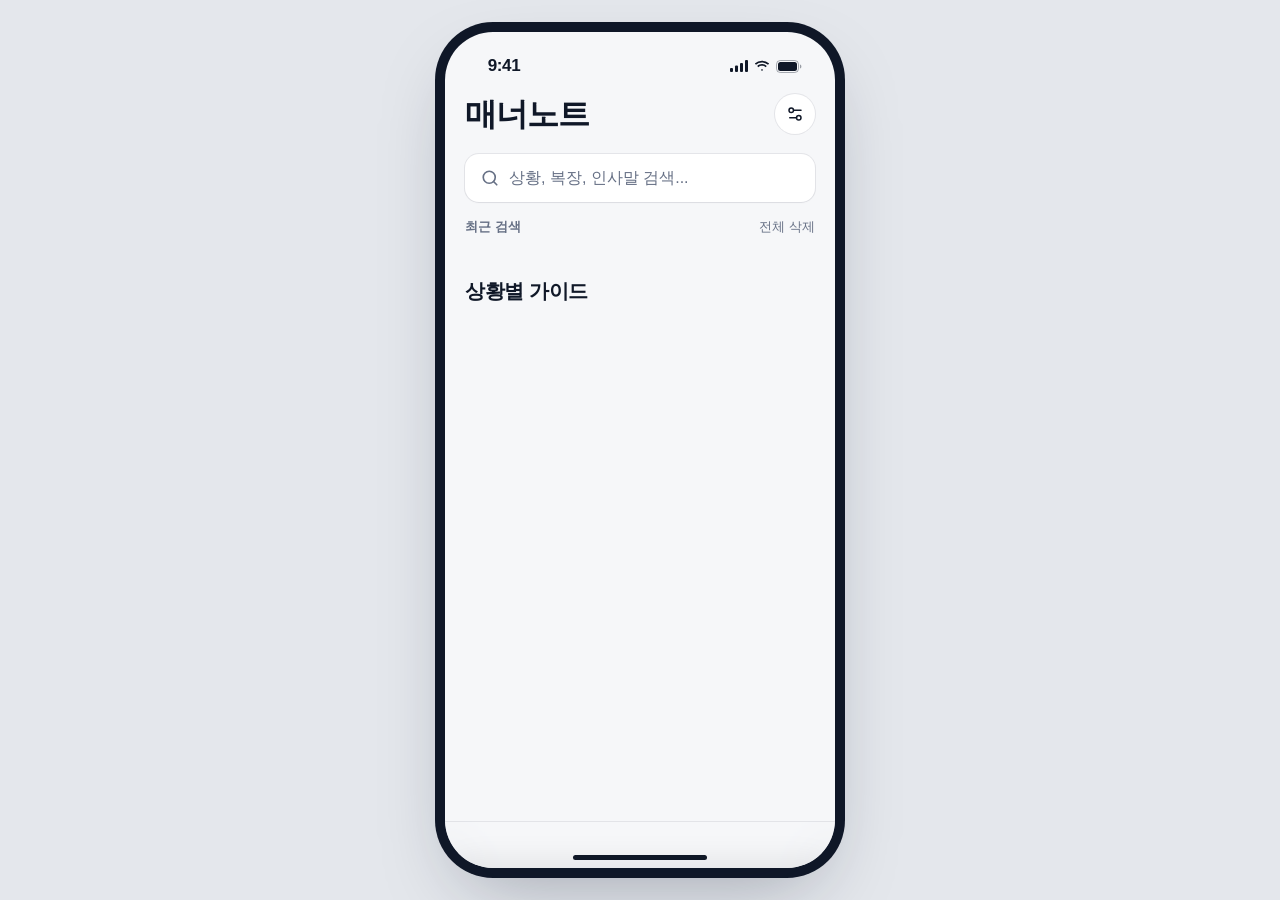
==== commit a0213ea1: "Update index.html" ====
--- a/index.html
+++ b/index.html
@@ -8,78 +8,126 @@
   <link rel="stylesheet" href="style.css">
 </head>
 <body>
-  <div class="app-wrapper">
-    <!-- 상단 네비게이션 -->
-    <header class="top-nav">
-      <button class="back-btn" id="backBtn" onclick="goHome()">← 뒤로</button>
-      <h1 class="brand-title" id="pageTitle">매너노트</h1>
-      <div style="width: 32px;"></div>
-    </header>
-
-    <!-- [1단계] 홈 화면: 초간결 미니멀 모드 -->
-    <main id="homeView">
-      <div class="home-banner">
-        <span class="banner-badge">3초 예절 치트키</span>
-        <h2 class="banner-headline">헷갈리는 순간,<br>바로 확인하세요</h2>
+  <div class="app-outer">
+    <div class="phone-shell">
+      <!-- 1. iOS StatusBar -->
+      <div class="status-bar" aria-hidden="true">
+        <span class="status-time">9:41</span>
+        <div class="status-icons">
+          <svg width="18" height="12" viewBox="0 0 18 12" fill="currentColor">
+            <rect x="0" y="8" width="3" height="4" rx="1" />
+            <rect x="5" y="5.5" width="3" height="6.5" rx="1" />
+            <rect x="10" y="3" width="3" height="9" rx="1" />
+            <rect x="15" y="0" width="3" height="12" rx="1" />
+          </svg>
+          <svg width="16" height="12" viewBox="0 0 16 12" fill="currentColor">
+            <path d="M8 2.4c2.3 0 4.4.9 6 2.4l1.2-1.2A10.2 10.2 0 0 0 8 .7 10.2 10.2 0 0 0 .8 3.6L2 4.8a8.5 8.5 0 0 1 6-2.4Z" />
+            <path d="M8 5.8c1.4 0 2.6.5 3.6 1.4l1.2-1.2A6.8 6.8 0 0 0 8 4.1C6.2 4.1 4.5 4.8 3.2 6l1.2 1.2c1-.9 2.2-1.4 3.6-1.4Z" />
+            <path d="M8 9.2c.5 0 .9.2 1.2.5L8 11 6.8 9.7c.3-.3.7-.5 1.2-.5Z" />
+          </svg>
+          <svg width="27" height="13" viewBox="0 0 27 13" fill="none">
+            <rect x="0.5" y="0.5" width="22" height="12" rx="3.8" stroke="currentColor" stroke-opacity="0.35" />
+            <rect x="2" y="2" width="19" height="9" rx="2.5" fill="currentColor" />
+            <path d="M24 4.5v4c.8-.3 1.4-1.1 1.4-2s-.6-1.7-1.4-2Z" fill="currentColor" fill-opacity="0.4" />
+          </svg>
+        </div>
       </div>
 
-      <div class="category-container">
-        <div class="cat-tile" onclick="openCategory('경조사')">
-          <span class="cat-icon">🕊️</span>
-          <div>
-            <div class="cat-name">경조사</div>
-            <div class="cat-sub">장례·결혼·돌잔치</div>
+      <!-- 2. 메인 화면 영역 -->
+      <main class="main-scroll no-scrollbar">
+        <header class="app-header">
+          <h1 class="app-title">매너노트</h1>
+          <button type="button" aria-label="설정" class="icon-circle-btn">
+            <svg width="18" height="18" viewBox="0 0 24 24" fill="none" stroke="currentColor" stroke-width="2" stroke-linecap="round" stroke-linejoin="round">
+              <path d="M20 7h-9"/><path d="M14 17H5"/><circle cx="17" cy="17" r="3"/><circle cx="7" cy="7" r="3"/>
+            </svg>
+          </button>
+        </header>
+
+        <!-- 검색창 & 최근 검색어 -->
+        <section aria-label="검색" class="search-section">
+          <button type="button" class="search-trigger-btn" onclick="openSearch()">
+            <svg width="18" height="18" viewBox="0 0 24 24" fill="none" stroke="#667085" stroke-width="2.2" stroke-linecap="round" stroke-linejoin="round">
+              <circle cx="11" cy="11" r="8"/><path d="m21 21-4.3-4.3"/>
+            </svg>
+            <span class="search-placeholder">상황, 복장, 인사말 검색...</span>
+          </button>
+
+          <div id="recentSection" class="recent-wrap">
+            <div class="recent-header">
+              <h2 class="section-sub-label">최근 검색</h2>
+              <button type="button" class="clear-btn" onclick="clearRecent()">전체 삭제</button>
+            </div>
+            <ul id="recentChipsList" class="recent-chips-list no-scrollbar"></ul>
           </div>
+        </section>
+
+        <!-- 상황별 2열 카드 그리드 -->
+        <section aria-labelledby="category-heading" class="category-section">
+          <div class="category-section-head">
+            <h2 id="category-heading" class="category-section-title">상황별 가이드</h2>
+            <span id="categoryCount" class="category-count"></span>
+          </div>
+          <div id="categoryGrid" class="category-grid"></div>
+        </section>
+      </main>
+
+      <!-- 3. 하단 탭바 (BottomNav) -->
+      <nav aria-label="주요 메뉴" class="bottom-nav">
+        <ul id="bottomNavList" class="bottom-nav-list"></ul>
+        <div class="home-indicator-wrap" aria-hidden="true">
+          <span class="home-indicator-bar"></span>
         </div>
-        <div class="cat-tile" onclick="openCategory('비즈니스')">
-          <span class="cat-icon">💼</span>
-          <div>
-            <div class="cat-name">비즈니스</div>
-            <div class="cat-sub">미팅·명함·메일</div>
+      </nav>
+
+      <!-- 4. 전체화면 검색 오버레이 (SearchOverlay) -->
+      <div id="searchOverlay" class="search-overlay" role="search" aria-hidden="true">
+        <form id="searchForm" class="search-form">
+          <label class="search-input-label">
+            <svg width="18" height="18" viewBox="0 0 24 24" fill="none" stroke="#667085" stroke-width="2.2" stroke-linecap="round" stroke-linejoin="round">
+              <circle cx="11" cy="11" r="8"/><path d="m21 21-4.3-4.3"/>
+            </svg>
+            <input
+              id="searchInput"
+              type="search"
+              placeholder="상황, 복장, 인사말 검색..."
+              class="search-real-input"
+              autocomplete="off"
+            />
+            <button type="button" id="clearInputBtn" class="clear-input-btn" style="display:none;" aria-label="검색어 지우기">
+              <svg width="18" height="18" viewBox="0 0 24 24" fill="currentColor" stroke="white" stroke-width="2">
+                <circle cx="12" cy="12" r="10"/><path d="m15 9-6 6"/><path d="m9 9 6 6"/>
+              </svg>
+            </button>
+          </label>
+          <button type="button" class="cancel-search-btn" onclick="closeSearch()">취소</button>
+        </form>
+        <div id="searchBody" class="search-body no-scrollbar"></div>
+      </div>
+
+      <!-- 5. 카테고리 상세 바텀시트 (CategorySheet) -->
+      <div id="sheetContainer" class="sheet-container" aria-hidden="true">
+        <div class="sheet-backdrop" onclick="closeSheet()"></div>
+        <div class="sheet-dialog" role="dialog" aria-modal="true">
+          <div class="sheet-grabber-wrap">
+            <span class="sheet-grabber"></span>
           </div>
-        </div>
-        <div class="cat-tile" onclick="openCategory('식사·회식')">
-          <span class="cat-icon">🍽️</span>
-          <div>
-            <div class="cat-name">식사·회식</div>
-            <div class="cat-sub">상석·건배·상견례</div>
-          </div>
-        </div>
-        <div class="cat-tile" onclick="openCategory('일상·이웃')">
-          <span class="cat-icon">🏘️</span>
-          <div>
-            <div class="cat-name">일상·이웃</div>
-            <div class="cat-sub">엘리베이터·소음</div>
-          </div>
+          <header class="sheet-header">
+            <div id="sheetIconBox" class="sheet-icon-box"></div>
+            <div class="sheet-title-wrap">
+              <h2 id="sheetTitle" class="sheet-title"></h2>
+              <p id="sheetSubtitle" class="sheet-subtitle"></p>
+            </div>
+            <button type="button" class="sheet-close-x" onclick="closeSheet()" aria-label="닫기">
+              <svg width="16" height="16" viewBox="0 0 24 24" fill="none" stroke="currentColor" stroke-width="2.6" stroke-linecap="round">
+                <path d="M18 6 6 18"/><path d="m6 6 12 12"/>
+              </svg>
+            </button>
+          </header>
+          <div id="sheetTabs" role="tablist" class="sheet-tabs"></div>
+          <div id="sheetPanel" class="sheet-panel no-scrollbar"></div>
         </div>
       </div>
-    </main>
-
-    <!-- [2단계] 세부 카테고리 & 키워드 화면 -->
-    <section id="detailView" class="detail-view">
-      <!-- 상황 칩 가로 스크롤 -->
-      <div class="situation-scroll" id="situationChips"></div>
-
-      <!-- 세부 키워드 그리드 -->
-      <div class="keyword-section-title">핵심 예절 선택</div>
-      <div class="keyword-grid" id="keywordGrid"></div>
-    </section>
-
-    <!-- [3단계] 하단 팝업 (바텀시트) -->
-    <div class="sheet-overlay" id="sheetOverlay" onclick="closeSheet()"></div>
-    <div class="bottom-sheet" id="bottomSheet">
-      <div class="sheet-handle"></div>
-      <div class="sheet-badge" id="sheetBadge"></div>
-      <h3 class="sheet-title" id="sheetTitle"></h3>
-      
-      <div class="sheet-core-box" id="sheetCore"></div>
-      
-      <div class="sheet-why-box">
-        <div class="sheet-why-title">💡 왜 이렇게 해야 할까요?</div>
-        <div id="sheetWhy"></div>
-      </div>
-
-      <button class="sheet-close-btn" onclick="closeSheet()">확인했습니다</button>
     </div>
   </div>
 
--- a/style.css
+++ b/style.css
@@ -1,276 +1,698 @@
 :root {
-  --bg: #f9f9f8;
-  --card-bg: #ffffff;
-  --text-main: #191f28;
-  --text-sub: #8b95a1;
-  --text-muted: #b0b8c1;
-  --border: #f2f4f6;
-  --chip-bg: #f2f4f6;
-  --accent: #3182f6;
-}
-
-* { box-sizing: border-box; -webkit-tap-highlight-color: transparent; }
+  --background: #f6f7f9;
+  --card: #ffffff;
+  --foreground: #101828;
+  --muted: #eef0f4;
+  --muted-foreground: #667085;
+  --border: rgba(16, 24, 40, 0.08);
+  --brand: #3182f6;
+  --primary: #101828;
+  --primary-foreground: #ffffff;
+}
+
+* {
+  box-sizing: border-box;
+  -webkit-tap-highlight-color: transparent;
+  margin: 0;
+  padding: 0;
+}
+
 body {
   font-family: -apple-system, BlinkMacSystemFont, "Pretendard", "Segoe UI", Roboto, sans-serif;
-  background-color: var(--bg);
-  margin: 0;
-  padding: 0;
-  color: var(--text-main);
-}
-
-.app-wrapper {
-  max-width: 480px;
-  margin: 0 auto;
-  min-height: 100vh;
-  background: var(--bg);
+  background-color: #e4e7ec;
+  color: var(--foreground);
+  -webkit-font-smoothing: antialiased;
+}
+
+button, input {
+  font-family: inherit;
+  border: none;
+  background: none;
+}
+
+ul, ol {
+  list-style: none;
+}
+
+.no-scrollbar::-webkit-scrollbar {
+  display: none;
+}
+.no-scrollbar {
+  -ms-overflow-style: none;
+  scrollbar-width: none;
+}
+
+/* 바깥 데스크톱 래퍼 & iOS 기기 프레임 */
+.app-outer {
+  display: flex;
+  min-height: 100dvh;
+  align-items: center;
+  justify-content: center;
+}
+
+.phone-shell {
+  position: relative;
   display: flex;
   flex-direction: column;
-  position: relative;
-  overflow-x: hidden;
-}
-
-/* 상단 헤더 */
-.top-nav {
-  padding: 16px 20px;
-  display: flex;
+  width: 100%;
+  height: 100dvh;
+  background-color: var(--background);
+  overflow: hidden;
+}
+
+@media (min-width: 640px) {
+  .app-outer {
+    padding: 32px;
+  }
+  .phone-shell {
+    width: 390px;
+    height: 844px;
+    max-height: calc(100dvh - 4rem);
+    border-radius: 48px;
+    box-shadow: 0 30px 80px -20px rgba(15, 23, 42, 0.35), 0 0 0 10px var(--foreground);
+  }
+}
+
+/* StatusBar */
+.status-bar {
+  display: flex;
+  height: 54px;
+  flex-shrink: 0;
   align-items: center;
   justify-content: space-between;
-  background: var(--bg);
-  position: sticky;
-  top: 0;
-  z-index: 10;
-}
-.brand-title { font-size: 20px; font-weight: 800; letter-spacing: -0.5px; margin: 0; }
-.back-btn {
-  background: none;
-  border: none;
-  font-size: 15px;
+  padding: 14px 32px 0;
+  color: var(--foreground);
+}
+.status-time {
+  width: 54px;
+  text-align: center;
+  font-size: 17px;
+  font-weight: 600;
+  letter-spacing: -0.02em;
+}
+.status-icons {
+  display: flex;
+  align-items: center;
+  gap: 6px;
+}
+
+/* 메인 스크롤 영역 */
+.main-scroll {
+  flex: 1;
+  overflow-y: auto;
+  padding: 0 20px 32px;
+}
+
+.app-header {
+  display: flex;
+  align-items: center;
+  justify-content: space-between;
+  padding: 8px 0 20px;
+}
+.app-title {
+  font-size: 32px;
+  line-height: 1;
+  font-weight: 800;
+  letter-spacing: -0.03em;
+}
+.icon-circle-btn {
+  display: flex;
+  width: 40px;
+  height: 40px;
+  align-items: center;
+  justify-content: center;
+  border-radius: 9999px;
+  background-color: var(--card);
+  color: var(--foreground);
+  box-shadow: 0 0 0 1px var(--border);
+  cursor: pointer;
+  transition: transform 0.15s ease;
+}
+.icon-circle-btn:active {
+  transform: scale(0.9);
+}
+
+/* SearchSection */
+.search-section {
+  display: flex;
+  flex-direction: column;
+  gap: 16px;
+}
+.search-trigger-btn {
+  display: flex;
+  height: 48px;
+  width: 100%;
+  align-items: center;
+  gap: 10px;
+  border-radius: 14px;
+  background-color: var(--card);
+  padding: 0 16px;
+  text-align: left;
+  box-shadow: 0 1px 2px rgba(16, 24, 40, 0.04), 0 0 0 1px var(--border);
+  cursor: pointer;
+  transition: transform 0.12s ease;
+}
+.search-trigger-btn:active {
+  transform: scale(0.99);
+}
+.search-placeholder {
+  font-size: 16px;
+  color: var(--muted-foreground);
+}
+
+.recent-wrap {
+  display: flex;
+  flex-direction: column;
+  gap: 10px;
+}
+.recent-header {
+  display: flex;
+  align-items: center;
+  justify-content: space-between;
+}
+.section-sub-label {
+  font-size: 13px;
+  font-weight: 600;
+  color: var(--muted-foreground);
+}
+.clear-btn {
+  font-size: 13px;
+  color: var(--muted-foreground);
+  cursor: pointer;
+}
+.clear-btn:hover {
+  color: var(--foreground);
+}
+.recent-chips-list {
+  display: flex;
+  gap: 8px;
+  overflow-x: auto;
+  margin: 0 -20px;
+  padding: 2px 20px;
+}
+.recent-pill {
+  display: flex;
+  height: 36px;
+  flex-shrink: 0;
+  align-items: center;
+  border-radius: 9999px;
+  background-color: var(--card);
+  padding: 0 4px 0 14px;
+  box-shadow: 0 0 0 1px var(--border);
+}
+.recent-pill-text {
+  font-size: 14px;
+  font-weight: 500;
+  white-space: nowrap;
+  color: var(--foreground);
+  cursor: pointer;
+}
+.recent-pill-del {
+  margin-left: 2px;
+  display: flex;
+  width: 28px;
+  height: 28px;
+  align-items: center;
+  justify-content: center;
+  border-radius: 9999px;
+  color: var(--muted-foreground);
+  cursor: pointer;
+}
+.recent-pill-del:hover {
+  background-color: var(--muted);
+  color: var(--foreground);
+}
+
+/* Category Grid Section */
+.category-section {
+  margin-top: 28px;
+}
+.category-section-head {
+  margin-bottom: 12px;
+  display: flex;
+  align-items: flex-end;
+  justify-content: space-between;
+}
+.category-section-title {
+  font-size: 20px;
   font-weight: 700;
-  color: var(--text-main);
-  cursor: pointer;
-  padding: 6px 0;
-  display: none;
-}
-
-/* 홈 화면 배너 */
-.home-banner {
-  padding: 16px 20px 24px;
-}
-.banner-badge {
-  display: inline-block;
-  font-size: 11px;
-  font-weight: 700;
-  color: #4e5968;
-  background: #e5e8eb;
-  padding: 4px 8px;
-  border-radius: 6px;
-  margin-bottom: 8px;
-}
-.banner-headline {
-  font-size: 22px;
-  font-weight: 800;
-  line-height: 1.35;
-  letter-spacing: -0.5px;
-  margin: 0;
-}
-
-/* 홈 카테고리 4대 메뉴 */
-.category-container {
-  padding: 0 20px 24px;
+  letter-spacing: -0.02em;
+}
+.category-count {
+  font-size: 13px;
+  color: var(--muted-foreground);
+}
+.category-grid {
   display: grid;
   grid-template-columns: repeat(2, 1fr);
   gap: 12px;
 }
-.cat-tile {
-  background: var(--card-bg);
-  border-radius: 20px;
-  padding: 24px 18px;
-  border: 1px solid rgba(0,0,0,0.03);
-  box-shadow: 0 4px 14px rgba(0,0,0,0.02);
-  cursor: pointer;
+.category-card {
   display: flex;
   flex-direction: column;
+  border-radius: 24px;
+  background-color: var(--card);
+  padding: 16px;
+  text-align: left;
+  box-shadow: 0 1px 2px rgba(16, 24, 40, 0.04), 0 1px 3px rgba(16, 24, 40, 0.03), 0 0 0 1px var(--border);
+  cursor: pointer;
+  transition: transform 0.15s ease-out;
+}
+.category-card:active {
+  transform: scale(0.96);
+}
+.category-card-top {
+  display: flex;
+  align-items: flex-start;
   justify-content: space-between;
-  min-height: 120px;
-  transition: transform 0.12s ease, box-shadow 0.12s ease;
-}
-.cat-tile:active {
-  transform: scale(0.96);
-  background: #fdfdfd;
-}
-.cat-icon { font-size: 30px; margin-bottom: 12px; }
-.cat-name { font-size: 17px; font-weight: 700; letter-spacing: -0.3px; }
-.cat-sub { font-size: 12px; color: var(--text-sub); margin-top: 4px; }
-
-/* 2단계: 카테고리 세부 상황 화면 */
-.detail-view {
-  display: none;
-  padding: 10px 20px 30px;
-  flex: 1;
-}
-
-/* 가로 스크롤 상황 칩 (결혼식, 장례식 등) */
-.situation-scroll {
-  display: flex;
   gap: 8px;
-  overflow-x: auto;
-  padding-bottom: 16px;
-  scrollbar-width: none;
-}
-.sit-chip {
-  background: var(--chip-bg);
-  border: none;
-  padding: 10px 16px;
-  border-radius: 24px;
+}
+.category-card-title {
+  font-size: 17px;
+  line-height: 1.25;
+  font-weight: 700;
+  letter-spacing: -0.02em;
+  color: var(--foreground);
+}
+.category-card-chevron {
+  margin-right: -4px;
+  flex-shrink: 0;
+  color: var(--muted-foreground);
+  transition: transform 0.15s ease;
+}
+.category-card:hover .category-card-chevron {
+  transform: translateX(2px);
+}
+.category-card-subtitle {
+  margin-top: 4px;
+  font-size: 13px;
+  line-height: 1.35;
+  color: var(--muted-foreground);
+}
+.category-card-illust {
+  position: relative;
+  margin-top: 16px;
+  aspect-ratio: 5 / 4;
+  width: 100%;
+  overflow: hidden;
+  border-radius: 16px;
+  display: flex;
+  align-items: center;
+  justify-content: center;
+}
+.category-card-illust svg {
+  width: 100%;
+  height: 100%;
+  object-fit: cover;
+}
+
+/* BottomNav */
+.bottom-nav {
+  flex-shrink: 0;
+  border-top: 1px solid var(--border);
+  background-color: rgba(246, 247, 249, 0.92);
+  backdrop-filter: blur(16px);
+}
+.bottom-nav-list {
+  display: flex;
+  align-items: center;
+  justify-content: space-around;
+  padding: 12px 16px 0;
+}
+.nav-item-btn {
+  display: flex;
+  width: 44px;
+  height: 44px;
+  align-items: center;
+  justify-content: center;
+  border-radius: 9999px;
+  color: rgba(102, 112, 133, 0.7);
+  cursor: pointer;
+  transition: transform 0.12s ease, color 0.15s ease;
+}
+.nav-item-btn:active {
+  transform: scale(0.9);
+}
+.nav-item-btn.active {
+  color: var(--foreground);
+}
+.home-indicator-wrap {
+  display: flex;
+  height: 34px;
+  align-items: flex-end;
+  justify-content: center;
+  padding-bottom: 8px;
+}
+.home-indicator-bar {
+  height: 5px;
+  width: 134px;
+  border-radius: 9999px;
+  background-color: var(--foreground);
+}
+
+/* SearchOverlay */
+.search-overlay {
+  position: absolute;
+  left: 0;
+  right: 0;
+  top: 54px;
+  bottom: 0;
+  z-index: 30;
+  display: flex;
+  flex-direction: column;
+  background-color: var(--background);
+  opacity: 0;
+  transform: translateY(12px);
+  pointer-events: none;
+  transition: opacity 0.28s ease-out, transform 0.28s ease-out;
+}
+.search-overlay.open {
+  opacity: 1;
+  transform: translateY(0);
+  pointer-events: auto;
+}
+.search-form {
+  display: flex;
+  flex-shrink: 0;
+  align-items: center;
+  gap: 12px;
+  padding: 8px 20px 16px;
+}
+.search-input-label {
+  display: flex;
+  height: 44px;
+  flex: 1;
+  align-items: center;
+  gap: 8px;
+  border-radius: 14px;
+  background-color: var(--card);
+  padding: 0 14px;
+  box-shadow: 0 0 0 1px var(--border);
+}
+.search-input-label:focus-within {
+  box-shadow: 0 0 0 2px rgba(16, 24, 40, 0.18);
+}
+.search-real-input {
+  height: 100%;
+  flex: 1;
+  font-size: 16px;
+  color: var(--foreground);
+  outline: none;
+}
+.search-real-input::placeholder {
+  color: var(--muted-foreground);
+}
+.clear-input-btn {
+  color: rgba(102, 112, 133, 0.6);
+  cursor: pointer;
+  display: flex;
+  align-items: center;
+}
+.cancel-search-btn {
+  font-size: 16px;
+  font-weight: 500;
+  color: var(--foreground);
+  cursor: pointer;
+}
+.search-body {
+  flex: 1;
+  overflow-y: auto;
+  padding: 0 20px 40px;
+}
+.recent-vertical-item {
+  display: flex;
+  align-items: center;
+  border-bottom: 1px solid var(--border);
+}
+.recent-vertical-item:last-child {
+  border-bottom: none;
+}
+.recent-vertical-btn {
+  display: flex;
+  flex: 1;
+  align-items: center;
+  gap: 12px;
+  padding: 12px 0;
+  text-align: left;
+  font-size: 15px;
+  color: var(--foreground);
+  cursor: pointer;
+}
+.popular-grid {
+  display: grid;
+  grid-template-columns: repeat(2, 1fr);
+  gap: 8px;
+  margin-top: 12px;
+}
+.popular-btn {
+  display: flex;
+  height: 48px;
+  width: 100%;
+  align-items: center;
+  gap: 10px;
+  border-radius: 16px;
+  background-color: var(--card);
+  padding: 0 14px;
+  text-align: left;
+  box-shadow: 0 0 0 1px var(--border);
+  cursor: pointer;
+  transition: transform 0.12s ease;
+}
+.popular-btn:active {
+  transform: scale(0.97);
+}
+.popular-rank {
   font-size: 14px;
   font-weight: 700;
-  color: var(--text-sub);
-  cursor: pointer;
+  color: var(--muted-foreground);
+}
+.popular-rank.top {
+  color: var(--brand);
+}
+.popular-term {
+  flex: 1;
+  font-size: 14px;
+  font-weight: 500;
+  color: var(--foreground);
   white-space: nowrap;
-  transition: background 0.15s, color 0.15s;
-}
-.sit-chip.active {
-  background: var(--text-main);
-  color: #ffffff;
-}
-
-/* 핵심 키워드 버튼 그리드 (옷, 조의금, 행동, 인사말) */
-.keyword-section-title {
+  overflow: hidden;
+  text-overflow: ellipsis;
+}
+.results-card-list {
+  overflow: hidden;
+  border-radius: 24px;
+  background-color: var(--card);
+  box-shadow: 0 0 0 1px var(--border);
+  margin-top: 12px;
+}
+.result-row-btn {
+  display: flex;
+  width: 100%;
+  align-items: center;
+  gap: 12px;
+  padding: 14px 16px;
+  text-align: left;
+  border-bottom: 1px solid var(--border);
+  cursor: pointer;
+}
+.result-row-btn:last-child {
+  border-bottom: none;
+}
+.result-row-btn:active {
+  background-color: var(--muted);
+}
+.result-thumb {
+  width: 40px;
+  height: 40px;
+  flex-shrink: 0;
+  border-radius: 12px;
+  overflow: hidden;
+  display: flex;
+  align-items: center;
+  justify-content: center;
+}
+.result-thumb svg {
+  width: 100%;
+  height: 100%;
+}
+
+/* CategorySheet (바텀시트) */
+.sheet-container {
+  position: absolute;
+  inset: 0;
+  z-index: 40;
+  pointer-events: none;
+}
+.sheet-container.open {
+  pointer-events: auto;
+}
+.sheet-backdrop {
+  position: absolute;
+  inset: 0;
+  background-color: rgba(0, 0, 0, 0.32);
+  opacity: 0;
+  transition: opacity 0.3s ease;
+}
+.sheet-container.open .sheet-backdrop {
+  opacity: 1;
+}
+.sheet-dialog {
+  position: absolute;
+  left: 0;
+  right: 0;
+  bottom: 0;
+  display: flex;
+  max-height: 86%;
+  flex-direction: column;
+  border-radius: 28px 28px 0 0;
+  background-color: var(--background);
+  box-shadow: 0 -8px 30px rgba(0, 0, 0, 0.08);
+  transform: translateY(100%);
+  transition: transform 0.38s cubic-bezier(0.32, 0.72, 0, 1);
+}
+.sheet-container.open .sheet-dialog {
+  transform: translateY(0);
+}
+.sheet-grabber-wrap {
+  display: flex;
+  justify-content: center;
+  padding: 10px 0 4px;
+}
+.sheet-grabber {
+  height: 5px;
+  width: 36px;
+  border-radius: 9999px;
+  background-color: rgba(16, 24, 40, 0.15);
+}
+.sheet-header {
+  display: flex;
+  align-items: center;
+  gap: 12px;
+  padding: 8px 20px 16px;
+}
+.sheet-icon-box {
+  width: 48px;
+  height: 48px;
+  flex-shrink: 0;
+  border-radius: 16px;
+  overflow: hidden;
+  display: flex;
+  align-items: center;
+  justify-content: center;
+}
+.sheet-icon-box svg {
+  width: 100%;
+  height: 100%;
+}
+.sheet-title-wrap {
+  flex: 1;
+  min-width: 0;
+}
+.sheet-title {
+  font-size: 20px;
+  font-weight: 700;
+  letter-spacing: -0.02em;
+}
+.sheet-subtitle {
   font-size: 13px;
-  font-weight: 700;
-  color: var(--text-muted);
-  margin: 16px 0 12px;
-  letter-spacing: 0.5px;
-}
-.keyword-grid {
-  display: grid;
-  grid-template-columns: repeat(2, 1fr);
+  color: var(--muted-foreground);
+}
+.sheet-close-x {
+  display: flex;
+  width: 32px;
+  height: 32px;
+  align-items: center;
+  justify-content: center;
+  border-radius: 9999px;
+  background-color: var(--muted);
+  color: var(--muted-foreground);
+  cursor: pointer;
+}
+.sheet-tabs {
+  display: flex;
+  gap: 8px;
+  padding: 0 20px 16px;
+}
+.sheet-tab-btn {
+  height: 36px;
+  border-radius: 9999px;
+  padding: 0 16px;
+  font-size: 14px;
+  font-weight: 600;
+  background-color: var(--card);
+  color: var(--foreground);
+  box-shadow: 0 0 0 1px var(--border);
+  cursor: pointer;
+  transition: all 0.15s ease;
+}
+.sheet-tab-btn:active {
+  transform: scale(0.95);
+}
+.sheet-tab-btn.active {
+  background-color: var(--primary);
+  color: var(--primary-foreground);
+  box-shadow: none;
+}
+.sheet-panel {
+  flex: 1;
+  overflow-y: auto;
+  padding: 0 20px 40px;
+}
+.sheet-summary-box {
+  margin-bottom: 12px;
+  border-radius: 16px;
+  background-color: var(--card);
+  padding: 12px 16px;
+  font-size: 14px;
+  line-height: 1.55;
+  color: var(--foreground);
+  box-shadow: 0 0 0 1px var(--border);
+}
+.summary-dot {
+  display: inline-block;
+  width: 6px;
+  height: 6px;
+  border-radius: 9999px;
+  background-color: var(--brand);
+  margin-right: 6px;
+  vertical-align: middle;
+}
+.tip-list {
+  display: flex;
+  flex-direction: column;
   gap: 10px;
 }
-.key-btn {
-  background: var(--card-bg);
-  border: 1px solid var(--border);
-  border-radius: 16px;
-  padding: 20px 16px;
-  text-align: left;
-  cursor: pointer;
-  transition: transform 0.12s ease, border-color 0.15s ease;
-  box-shadow: 0 2px 8px rgba(0,0,0,0.02);
-}
-.key-btn:active {
-  transform: scale(0.96);
-  border-color: #cbd5e1;
-}
-.key-badge {
+.tip-card {
+  border-radius: 24px;
+  background-color: var(--card);
+  padding: 16px;
+  box-shadow: 0 0 0 1px var(--border);
+}
+.tip-card-head {
+  display: flex;
+  align-items: center;
+  gap: 8px;
+}
+.tip-num-badge {
+  display: flex;
+  width: 20px;
+  height: 20px;
+  align-items: center;
+  justify-content: center;
+  border-radius: 9999px;
+  background-color: var(--muted);
   font-size: 11px;
   font-weight: 700;
-  color: var(--accent);
-  background: #edf5ff;
-  padding: 3px 6px;
-  border-radius: 4px;
-  display: inline-block;
-  margin-bottom: 8px;
-}
-.key-title {
+  color: var(--foreground);
+}
+.tip-title {
   font-size: 15px;
-  font-weight: 700;
-  color: var(--text-main);
-  margin: 0;
-}
-.key-hint {
-  font-size: 12px;
-  color: var(--text-sub);
-  margin-top: 4px;
-}
-
-/* 3단계: 바텀시트 (하단 팝업) */
-.sheet-overlay {
-  position: fixed;
-  inset: 0;
-  background: rgba(0, 0, 0, 0.45);
-  opacity: 0;
-  pointer-events: none;
-  transition: opacity 0.22s ease;
-  z-index: 100;
-}
-.sheet-overlay.open {
-  opacity: 1;
-  pointer-events: auto;
-}
-
-.bottom-sheet {
-  position: fixed;
-  bottom: 0;
-  left: 0;
-  right: 0;
-  max-width: 480px;
-  margin: 0 auto;
-  background: #ffffff;
-  border-radius: 24px 24px 0 0;
-  padding: 20px 24px 34px;
-  transform: translateY(100%);
-  transition: transform 0.24s cubic-bezier(0.16, 1, 0.3, 1);
-  z-index: 101;
-  box-shadow: 0 -4px 24px rgba(0,0,0,0.08);
-}
-.bottom-sheet.open {
-  transform: translateY(0);
-}
-
-.sheet-handle {
-  width: 36px;
-  height: 4px;
-  background: #e5e8eb;
-  border-radius: 2px;
-  margin: 0 auto 18px;
-}
-.sheet-badge {
-  font-size: 12px;
-  font-weight: 700;
-  color: var(--accent);
-  margin-bottom: 6px;
-}
-.sheet-title {
-  font-size: 20px;
-  font-weight: 800;
-  margin: 0 0 16px;
-  color: var(--text-main);
-  letter-spacing: -0.4px;
-}
-.sheet-core-box {
-  background: #f8fafc;
-  border-radius: 14px;
-  padding: 16px;
-  font-size: 15px;
+  font-weight: 600;
+  letter-spacing: -0.01em;
+}
+.tip-body {
+  margin-top: 8px;
+  font-size: 14px;
   line-height: 1.55;
-  color: #333d4b;
-  font-weight: 500;
-  margin-bottom: 16px;
-  border: 1px solid #f1f5f9;
-}
-.sheet-why-box {
-  background: #fffbf0;
-  border-left: 3px solid #f59e0b;
-  padding: 12px 14px;
-  border-radius: 6px;
-  font-size: 13px;
-  line-height: 1.45;
-  color: #78350f;
-  margin-bottom: 24px;
-}
-.sheet-why-title { font-weight: 700; margin-bottom: 4px; }
-.sheet-close-btn {
-  width: 100%;
-  padding: 15px;
-  background: var(--text-main);
-  color: #ffffff;
-  font-size: 15px;
-  font-weight: 700;
-  border: none;
-  border-radius: 14px;
-  cursor: pointer;
-  transition: transform 0.1s ease;
-}
-.sheet-close-btn:active {
-  transform: scale(0.98);
-}
+  color: var(--muted-foreground);
+}
